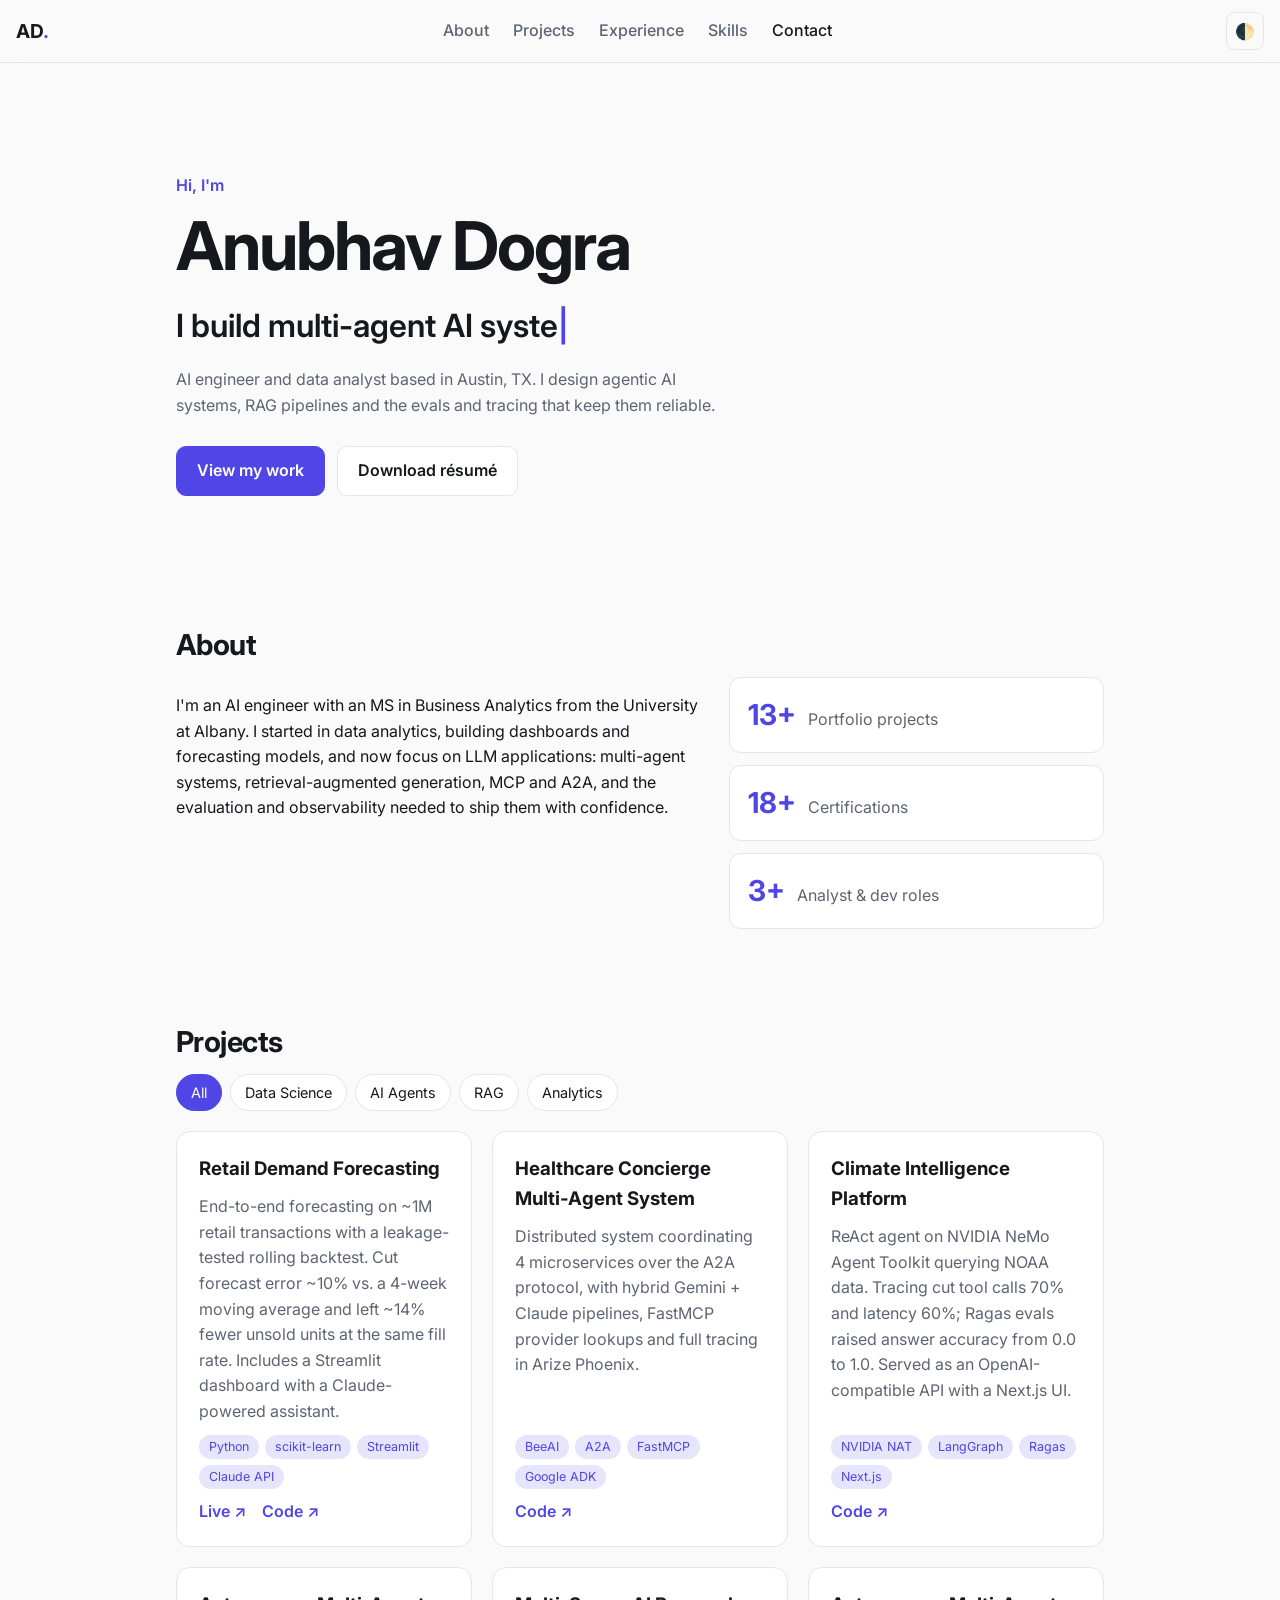
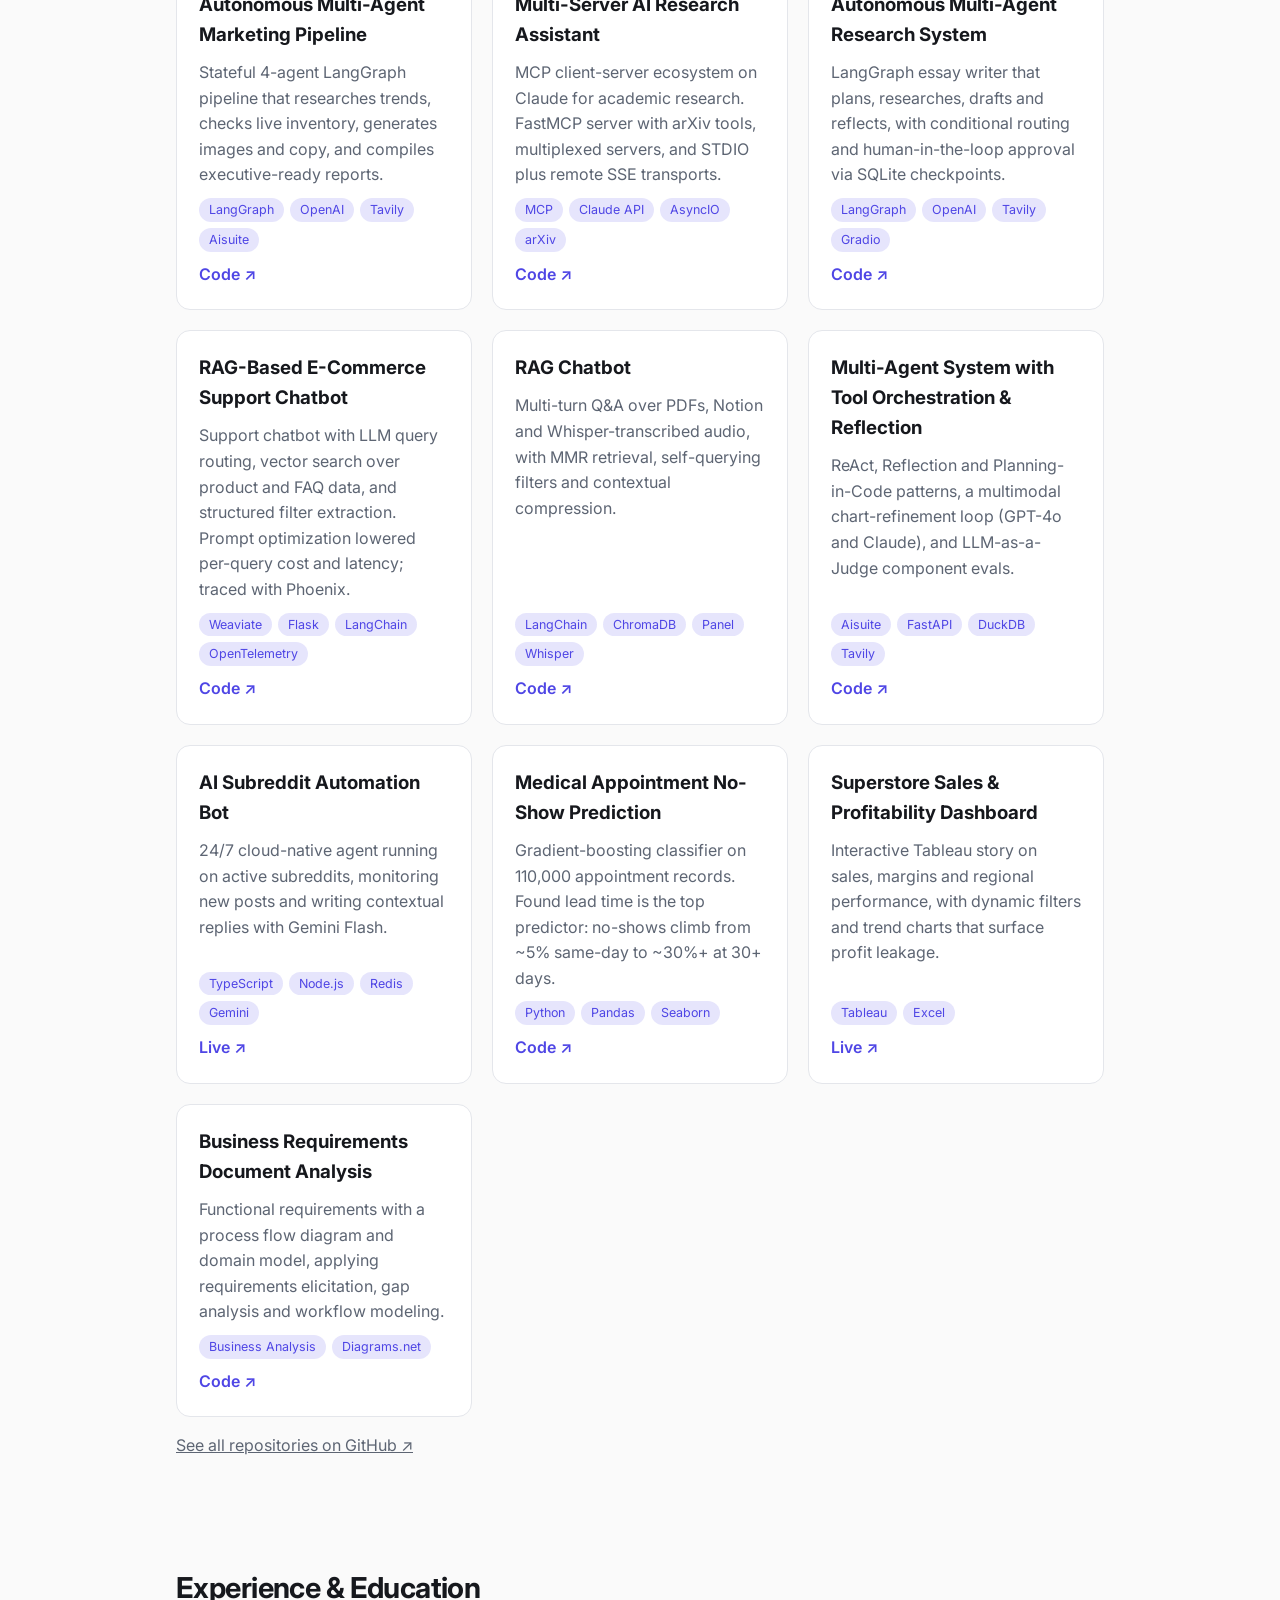
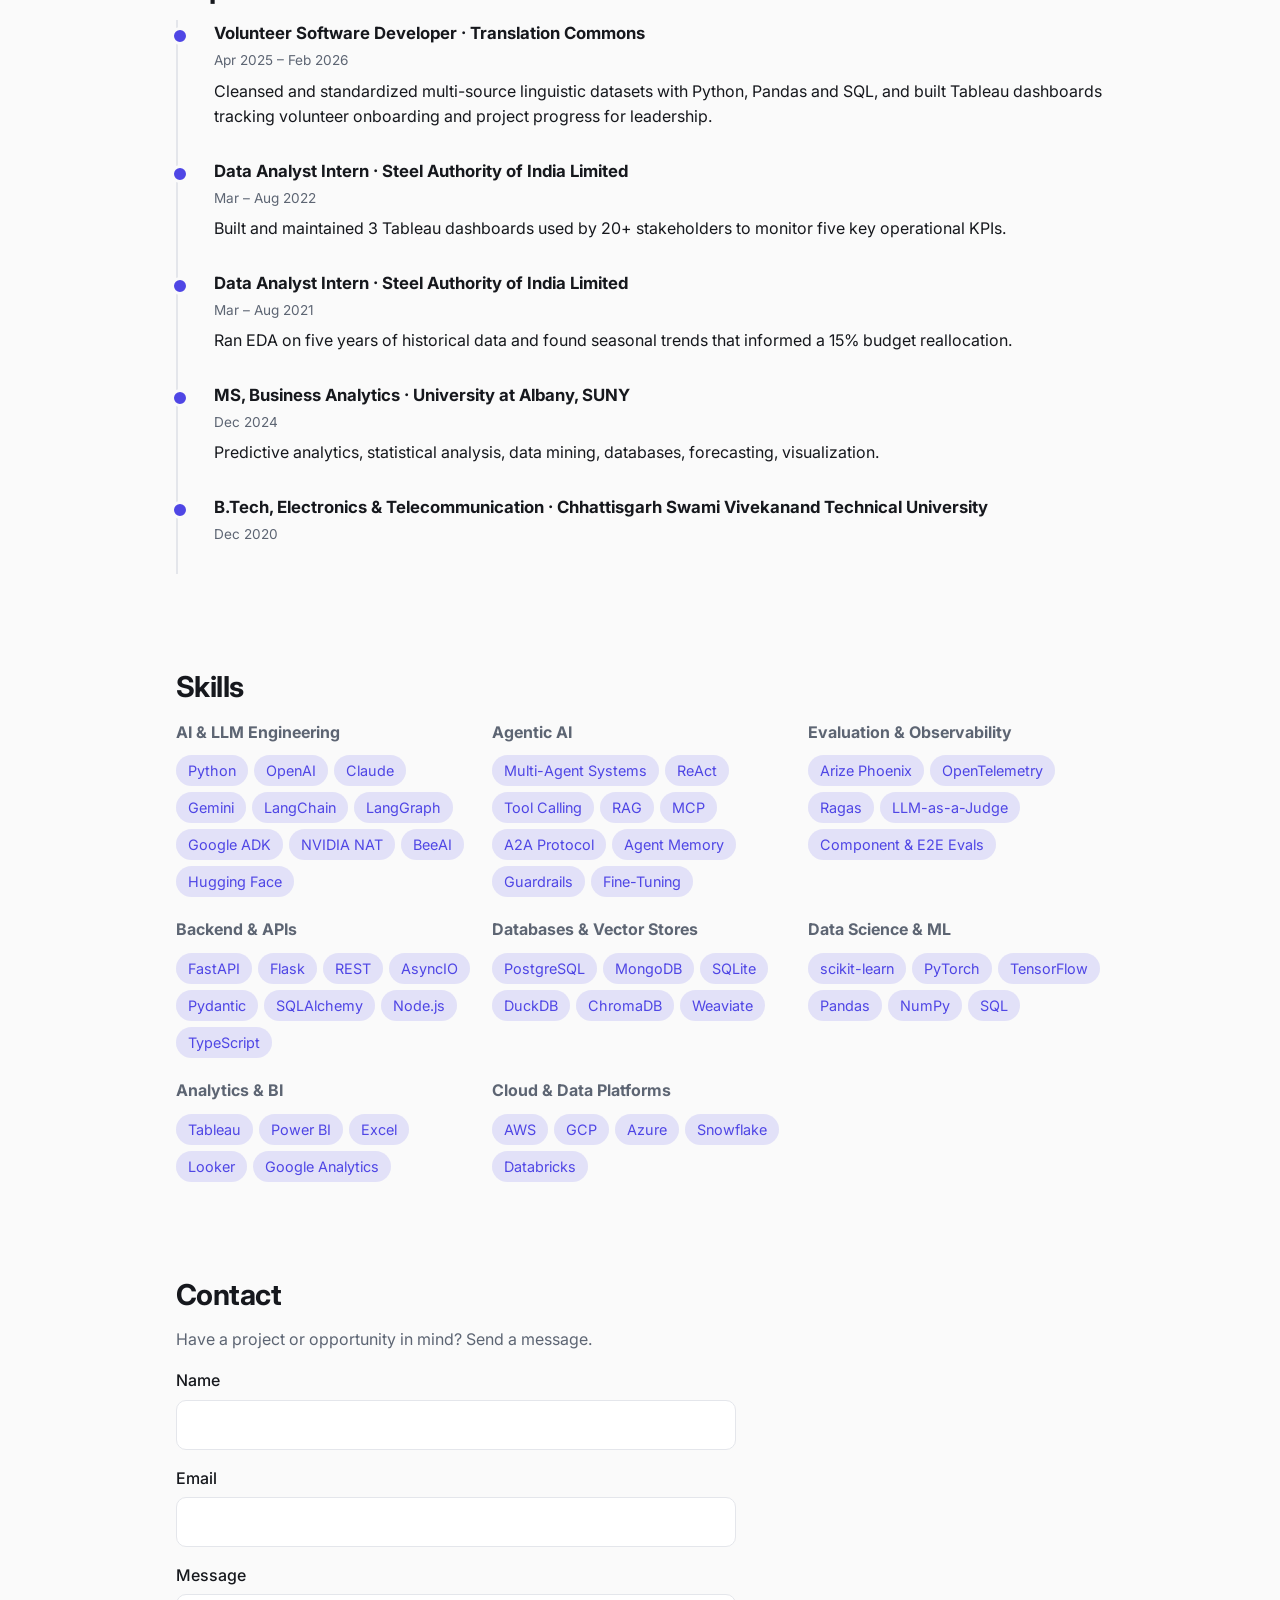
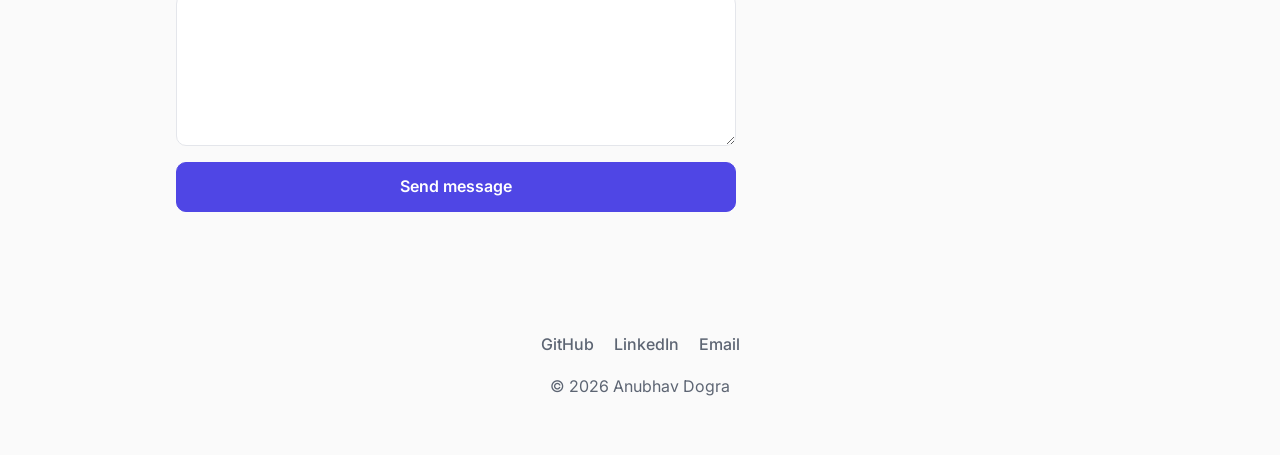
==== index.html @ 70f3e6ed "Portfolio site Co-Authored-By: Claude Sonnet 5.5 <noreply@anthropic.com>" ====
<!doctype html>
<html lang="en">
<head>
  <meta charset="utf-8">
  <meta name="viewport" content="width=device-width, initial-scale=1">
  <title>Anubhav Dogra — Portfolio</title>
  <meta name="description" content="Portfolio of Anubhav Dogra: projects, skills, experience and contact.">
  <meta property="og:title" content="Anubhav Dogra — Portfolio">
  <meta property="og:description" content="Projects, skills, experience and contact.">
  <meta property="og:type" content="website">
  <link rel="icon" href="data:image/svg+xml,<svg xmlns='http://www.w3.org/2000/svg' viewBox='0 0 100 100'><text y='.9em' font-size='90'>👨‍💻</text></svg>">
  <link rel="preconnect" href="https://fonts.googleapis.com">
  <link rel="preconnect" href="https://fonts.gstatic.com" crossorigin>
  <link href="https://fonts.googleapis.com/css2?family=Inter:wght@400;500;600;700&display=swap" rel="stylesheet">
  <link rel="stylesheet" href="styles.css">
  <script>
    // Apply saved theme before paint to avoid a flash
    try {
      var t = localStorage.getItem('theme');
      if (t) document.documentElement.dataset.theme = t;
    } catch (e) {}
  </script>
</head>
<body>
  <header class="nav" id="top">
    <a class="logo" href="#top">AD<span>.</span></a>
    <nav id="menu" aria-label="Main">
      <a href="#about">About</a>
      <a href="#projects">Projects</a>
      <a href="#experience">Experience</a>
      <a href="#skills">Skills</a>
      <a href="#contact">Contact</a>
    </nav>
    <div class="nav-actions">
      <button id="theme" class="icon-btn" aria-label="Toggle dark mode">🌓</button>
      <button id="burger" class="icon-btn burger" aria-label="Open menu" aria-expanded="false" aria-controls="menu">☰</button>
    </div>
  </header>

  <main>
    <section class="hero">
      <p class="eyebrow">Hi, I'm</p>
      <h1>Anubhav Dogra</h1>
      <p class="lead">I build <span id="typed" aria-live="off"></span><span class="caret">|</span></p>
      <p class="sub">AI engineer and data analyst based in Austin, TX. I design agentic AI systems, RAG pipelines and the evals and tracing that keep them reliable.</p>
      <div class="cta">
        <a class="btn primary" href="#projects">View my work</a>
        <a class="btn" href="resume.pdf" download>Download résumé</a>
      </div>
    </section>

    <section id="about" class="reveal">
      <h2>About</h2>
      <div class="about">
        <p>I'm an AI engineer with an MS in Business Analytics from the University at Albany. I started in data analytics, building dashboards and forecasting models, and now focus on LLM applications: multi-agent systems, retrieval-augmented generation, MCP and A2A, and the evaluation and observability needed to ship them with confidence.</p>
        <ul class="stats">
          <li><strong data-count="13">0</strong><span>Portfolio projects</span></li>
          <li><strong data-count="18">0</strong><span>Certifications</span></li>
          <li><strong data-count="3">0</strong><span>Analyst &amp; dev roles</span></li>
        </ul>
      </div>
    </section>

    <section id="projects" class="reveal">
      <h2>Projects</h2>
      <div class="filters" id="filters" role="group" aria-label="Filter projects"></div>
      <div class="grid" id="projectGrid"></div>
      <p class="muted"><a href="https://github.com/anubhavdogra1?tab=repositories" target="_blank" rel="noopener">See all repositories on GitHub ↗</a></p>
    </section>

    <section id="experience" class="reveal">
      <h2>Experience &amp; Education</h2>
      <ol class="timeline" id="timeline"></ol>
    </section>

    <section id="skills" class="reveal">
      <h2>Skills</h2>
      <div class="skills" id="skillList"></div>
    </section>

    <section id="contact" class="reveal">
      <h2>Contact</h2>
      <p class="muted">Have a project or opportunity in mind? Send a message.</p>
      <form id="contactForm" class="form" novalidate>
        <!-- Web3Forms access key goes here (see README). Free, no backend needed. -->
        <input type="hidden" name="access_key" value="YOUR_WEB3FORMS_ACCESS_KEY">
        <input type="hidden" name="subject" value="New message from your portfolio">
        <input type="checkbox" name="botcheck" class="hp" tabindex="-1" autocomplete="off">
        <label>Name <input name="name" required autocomplete="name"></label>
        <label>Email <input name="email" type="email" required autocomplete="email"></label>
        <label>Message <textarea name="message" rows="5" required></textarea></label>
        <button class="btn primary" type="submit">Send message</button>
        <p id="formStatus" role="status"></p>
      </form>
    </section>
  </main>

  <footer>
    <div class="social">
      <a href="https://github.com/anubhavdogra1" target="_blank" rel="noopener">GitHub</a>
      <a href="https://www.linkedin.com/in/anubhav-dogra" target="_blank" rel="noopener">LinkedIn</a>
      <a href="mailto:anubhavdogra7@gmail.com">Email</a>
    </div>
    <p>© <span id="year"></span> Anubhav Dogra</p>
  </footer>

  <button id="toTop" class="to-top" aria-label="Back to top" hidden>↑</button>
  <script src="data.js"></script>
  <script src="script.js"></script>
</body>
</html>
---- styles.css ----
:root {
  --bg: #fafafa; --surface: #fff; --text: #16181d; --muted: #5d6573;
  --border: #e4e6eb; --accent: #4f46e5; --accent-text: #fff;
  --shadow: 0 6px 24px rgba(0,0,0,.07);
}
@media (prefers-color-scheme: dark) {
  :root:not([data-theme="light"]) {
    --bg: #0e1015; --surface: #171a21; --text: #eceef3; --muted: #9aa3b2;
    --border: #272b35; --accent: #8b87ff; --accent-text: #0e1015;
    --shadow: 0 6px 24px rgba(0,0,0,.4);
  }
}
:root[data-theme="dark"] {
  --bg: #0e1015; --surface: #171a21; --text: #eceef3; --muted: #9aa3b2;
  --border: #272b35; --accent: #8b87ff; --accent-text: #0e1015;
  --shadow: 0 6px 24px rgba(0,0,0,.4);
}

* { box-sizing: border-box; }
html { scroll-behavior: smooth; scroll-padding-top: 72px; }
body {
  margin: 0; background: var(--bg); color: var(--text);
  font: 16px/1.6 Inter, system-ui, -apple-system, sans-serif;
}
a { color: inherit; }
main, footer { max-width: 960px; margin: 0 auto; padding: 0 16px; }
section { padding: 72px 0 24px; }
h1, h2 { line-height: 1.15; margin: 0 0 16px; }
h1 { font-size: clamp(2.4rem, 7vw, 4.2rem); letter-spacing: -.03em; }
h2 { font-size: 1.8rem; letter-spacing: -.02em; }
.muted { color: var(--muted); }

.nav {
  position: sticky; top: 0; z-index: 10; display: flex; align-items: center;
  justify-content: space-between; padding: 12px 16px;
  background: color-mix(in srgb, var(--bg) 85%, transparent);
  backdrop-filter: blur(10px); border-bottom: 1px solid var(--border);
}
.logo { font-weight: 700; font-size: 1.2rem; text-decoration: none; }
.logo span { color: var(--accent); }
.nav nav { display: flex; gap: 24px; }
.nav nav a { text-decoration: none; color: var(--muted); font-weight: 500; }
.nav nav a:hover, .nav nav a.active { color: var(--text); }
.nav-actions { display: flex; gap: 8px; }
.icon-btn {
  background: none; border: 1px solid var(--border); color: var(--text);
  border-radius: 8px; width: 38px; height: 38px; font-size: 1rem; cursor: pointer;
}
.burger { display: none; }

.hero { padding: 110px 0 60px; }
.eyebrow { color: var(--accent); font-weight: 600; margin: 0 0 8px; }
.lead { font-size: clamp(1.3rem, 3.5vw, 2rem); margin: 8px 0; font-weight: 600; }
.caret { color: var(--accent); animation: blink 1s steps(1) infinite; }
@keyframes blink { 50% { opacity: 0; } }
.sub { color: var(--muted); max-width: 540px; }
.cta { display: flex; gap: 12px; flex-wrap: wrap; margin-top: 28px; }

.btn {
  display: inline-block; padding: 11px 20px; border-radius: 10px; cursor: pointer;
  border: 1px solid var(--border); background: var(--surface); color: var(--text);
  font: inherit; font-weight: 600; text-decoration: none; transition: transform .15s, box-shadow .15s;
}
.btn:hover { transform: translateY(-2px); box-shadow: var(--shadow); }
.btn.primary { background: var(--accent); color: var(--accent-text); border-color: var(--accent); }

.about { display: grid; gap: 28px; grid-template-columns: 1.4fr 1fr; align-items: start; }
.stats { list-style: none; margin: 0; padding: 0; display: grid; gap: 12px; }
.stats li {
  background: var(--surface); border: 1px solid var(--border); border-radius: 12px;
  padding: 14px 18px; display: flex; align-items: baseline; gap: 12px;
}
.stats strong { font-size: 1.8rem; color: var(--accent); }
.stats span { color: var(--muted); }

.filters { display: flex; gap: 8px; flex-wrap: wrap; margin-bottom: 20px; }
.chip {
  border: 1px solid var(--border); background: var(--surface); color: var(--text);
  padding: 6px 14px; border-radius: 999px; cursor: pointer; font: inherit; font-size: .9rem;
}
.chip[aria-pressed="true"] { background: var(--accent); color: var(--accent-text); border-color: var(--accent); }
.grid { display: grid; gap: 20px; grid-template-columns: repeat(auto-fill, minmax(270px, 1fr)); }
.card {
  background: var(--surface); border: 1px solid var(--border); border-radius: 14px;
  padding: 22px; display: flex; flex-direction: column; gap: 10px;
  transition: transform .2s, box-shadow .2s;
}
.card:hover { transform: translateY(-4px); box-shadow: var(--shadow); }
.card h3 { margin: 0; }
.card p { margin: 0; color: var(--muted); flex: 1; }
.tags { display: flex; gap: 6px; flex-wrap: wrap; }
.tags span { font-size: .78rem; padding: 2px 10px; border-radius: 999px; background: color-mix(in srgb, var(--accent) 14%, transparent); color: var(--accent); }
.links { display: flex; gap: 16px; font-weight: 600; }
.links a { color: var(--accent); text-decoration: none; }
.links a:hover { text-decoration: underline; }

.timeline { list-style: none; margin: 0; padding: 0 0 0 20px; border-left: 2px solid var(--border); }
.timeline li { position: relative; padding: 0 0 28px 16px; }
.timeline li::before {
  content: ""; position: absolute; left: -27px; top: 7px; width: 12px; height: 12px;
  border-radius: 50%; background: var(--accent); border: 3px solid var(--bg);
}
.timeline h3 { margin: 0; font-size: 1.05rem; }
.timeline .when { color: var(--muted); font-size: .85rem; }
.timeline p { margin: 6px 0 0; }

.skills { display: grid; gap: 20px; grid-template-columns: repeat(auto-fit, minmax(240px, 1fr)); }
.skills h3 { margin: 0 0 10px; font-size: 1rem; color: var(--muted); }
.skills .tags span { font-size: .9rem; padding: 4px 12px; }

.form { display: grid; gap: 16px; max-width: 560px; }
.form label { display: grid; gap: 6px; font-weight: 500; }
.form input, .form textarea {
  font: inherit; padding: 11px 12px; border-radius: 10px; color: var(--text);
  border: 1px solid var(--border); background: var(--surface);
}
.form input:focus, .form textarea:focus, .btn:focus-visible, .chip:focus-visible, .icon-btn:focus-visible {
  outline: 2px solid var(--accent); outline-offset: 2px;
}
.hp { position: absolute; left: -9999px; }
#formStatus { margin: 0; min-height: 1.5em; }
#formStatus.ok { color: #16a34a; } #formStatus.err { color: #dc2626; }

footer { text-align: center; padding: 56px 16px 40px; color: var(--muted); }
.social { display: flex; gap: 20px; justify-content: center; margin-bottom: 8px; }
.social a { text-decoration: none; font-weight: 500; }
.social a:hover { color: var(--accent); }

.to-top {
  position: fixed; right: 18px; bottom: 18px; width: 44px; height: 44px; border-radius: 50%;
  border: none; background: var(--accent); color: var(--accent-text); font-size: 1.2rem; cursor: pointer; box-shadow: var(--shadow);
}

.reveal { opacity: 0; transform: translateY(24px); transition: opacity .6s, transform .6s; }
.reveal.in { opacity: 1; transform: none; }
@media (prefers-reduced-motion: reduce) {
  html { scroll-behavior: auto; }
  .reveal { opacity: 1; transform: none; transition: none; }
  .caret { animation: none; }
}

@media (max-width: 720px) {
  .burger { display: inline-block; }
  .nav nav {
    display: none; position: absolute; top: 100%; left: 0; right: 0; flex-direction: column;
    gap: 0; background: var(--bg); border-bottom: 1px solid var(--border);
  }
  .nav nav.open { display: flex; }
  .nav nav a { padding: 14px 16px; border-top: 1px solid var(--border); }
  .about { grid-template-columns: 1fr; }
  .hero { padding-top: 70px; }
}
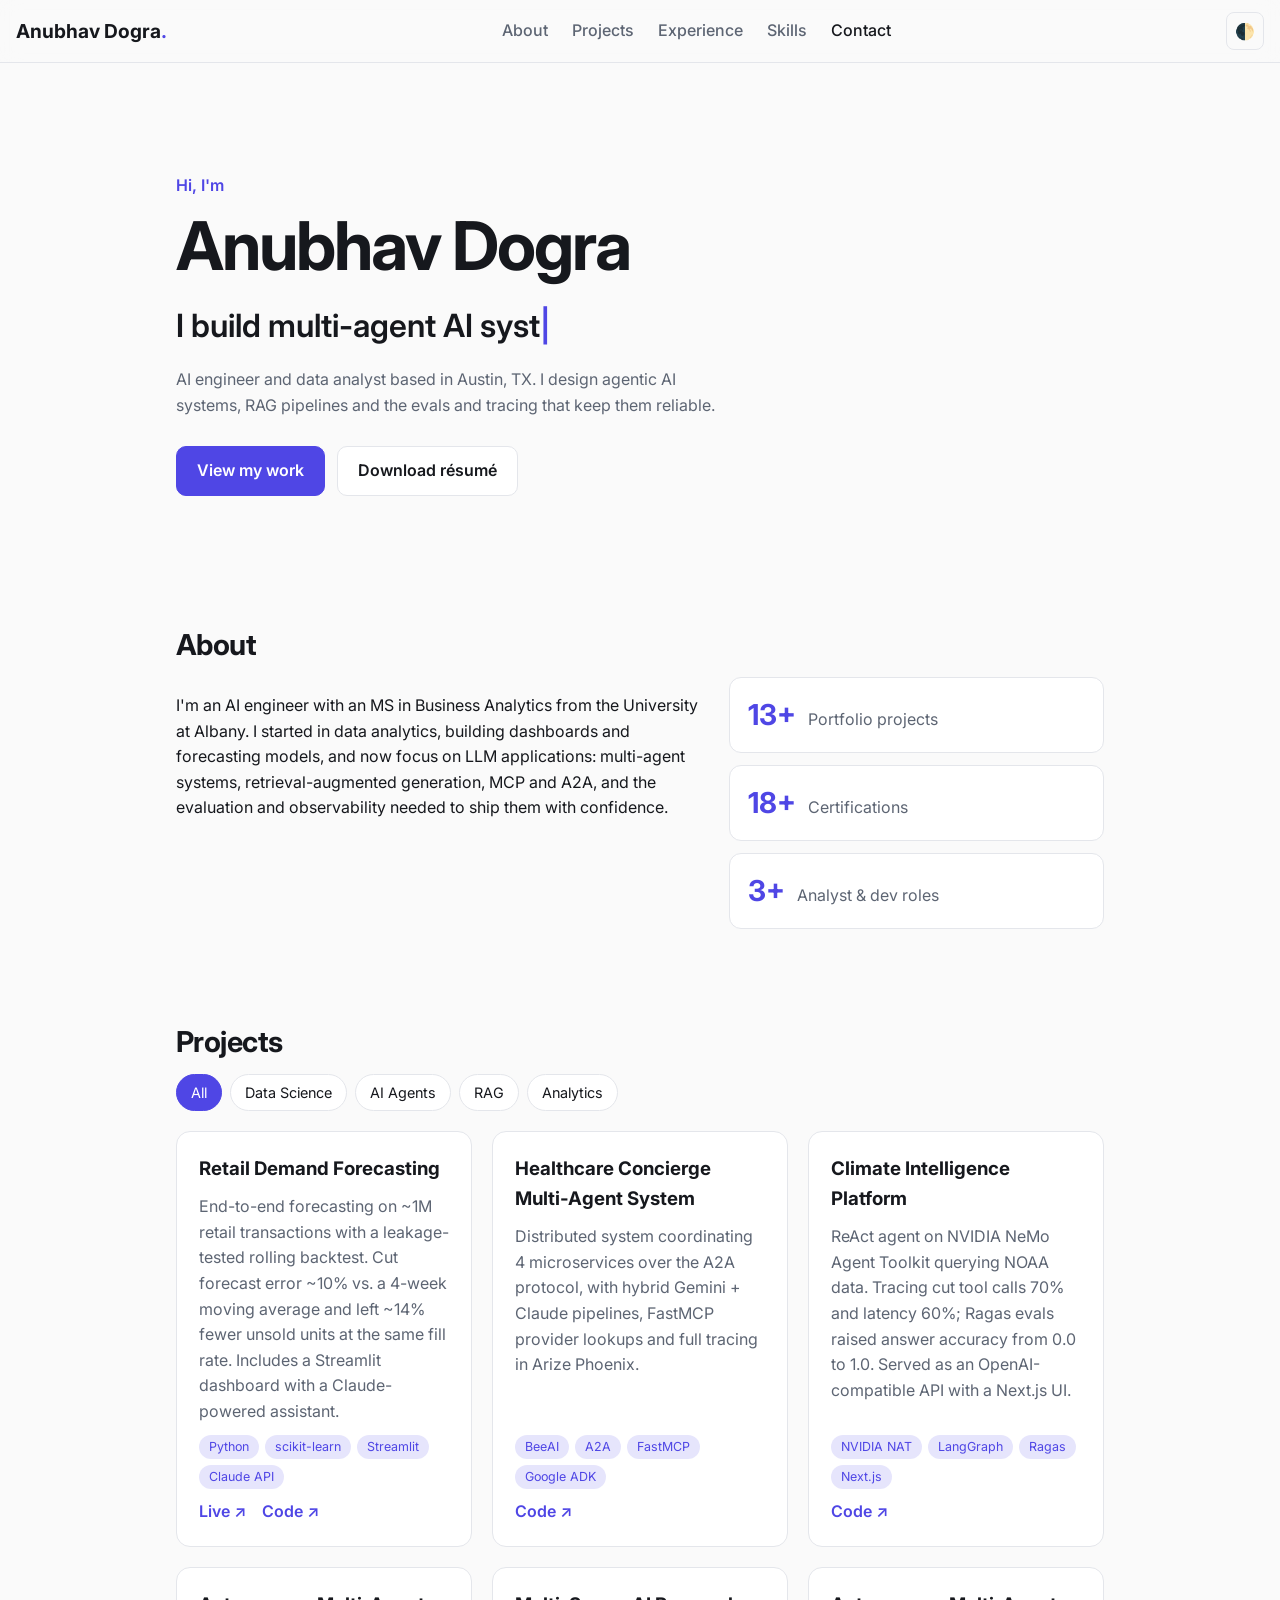
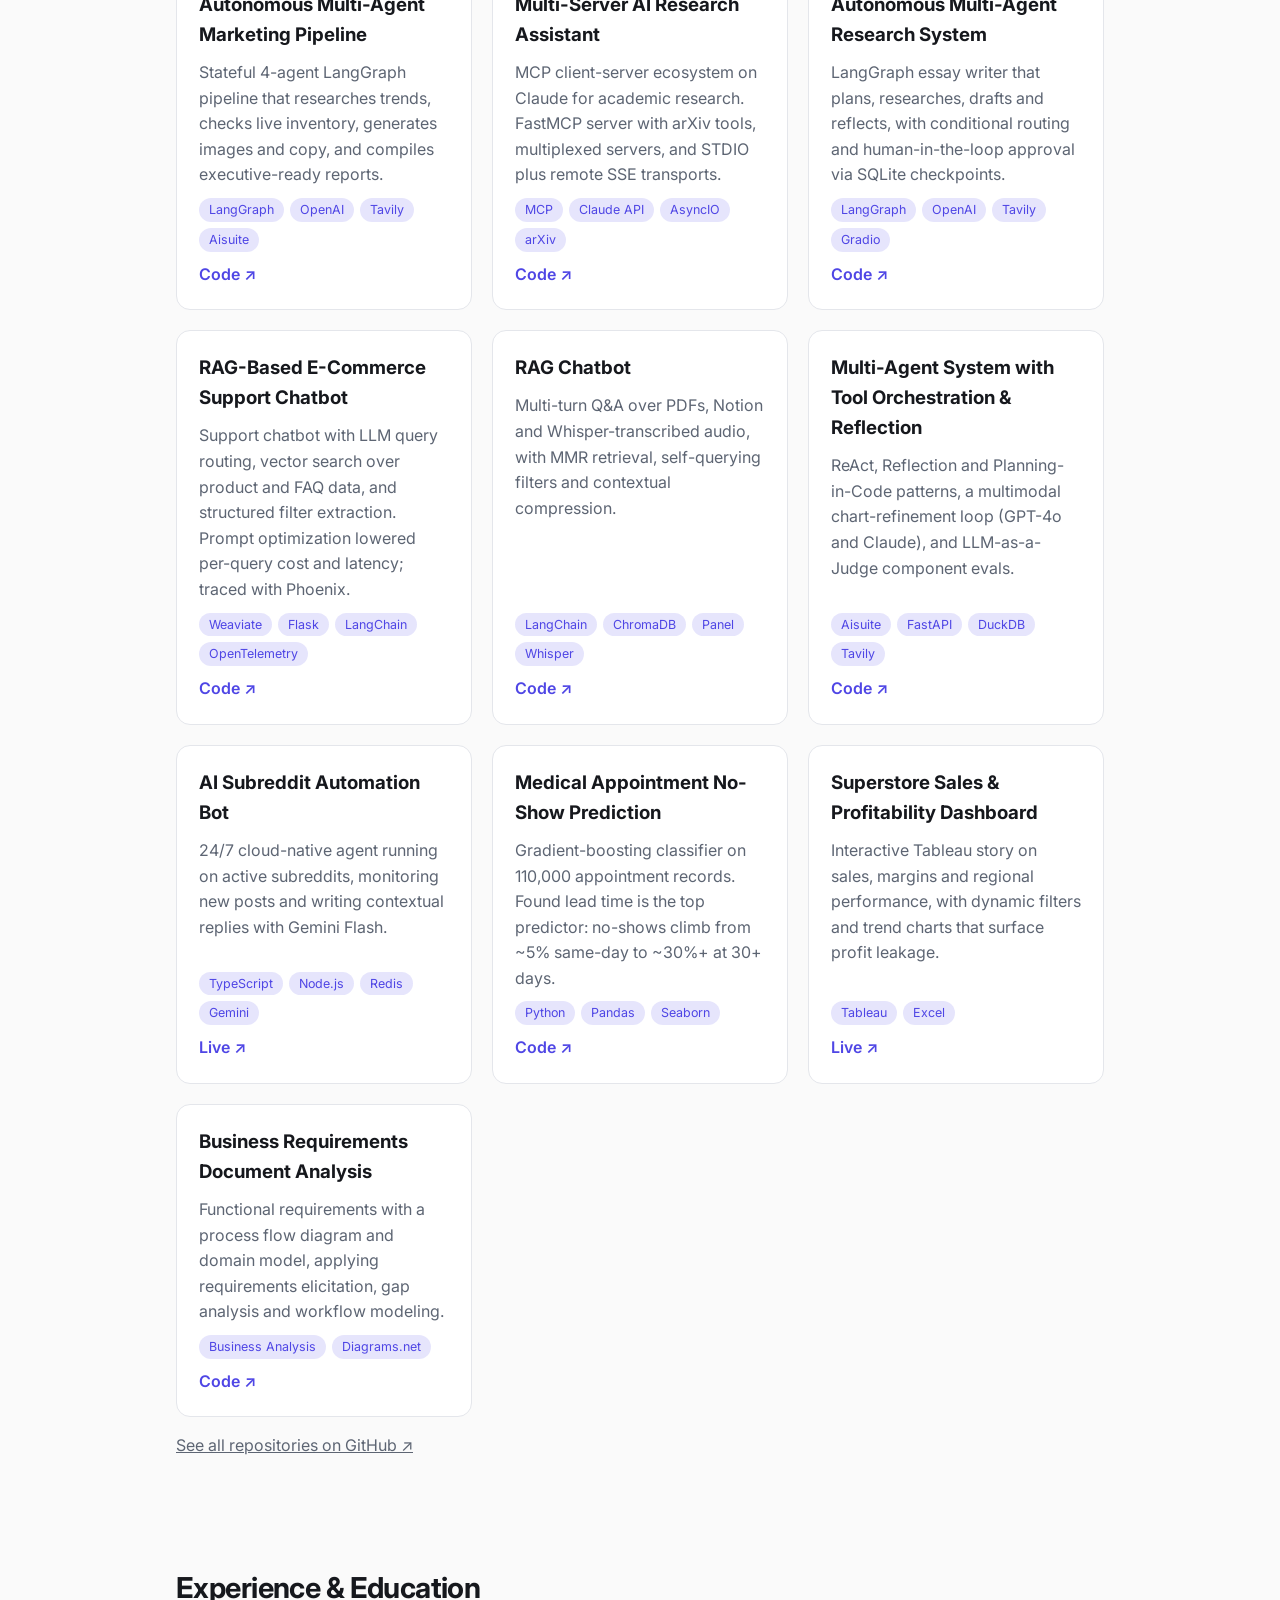
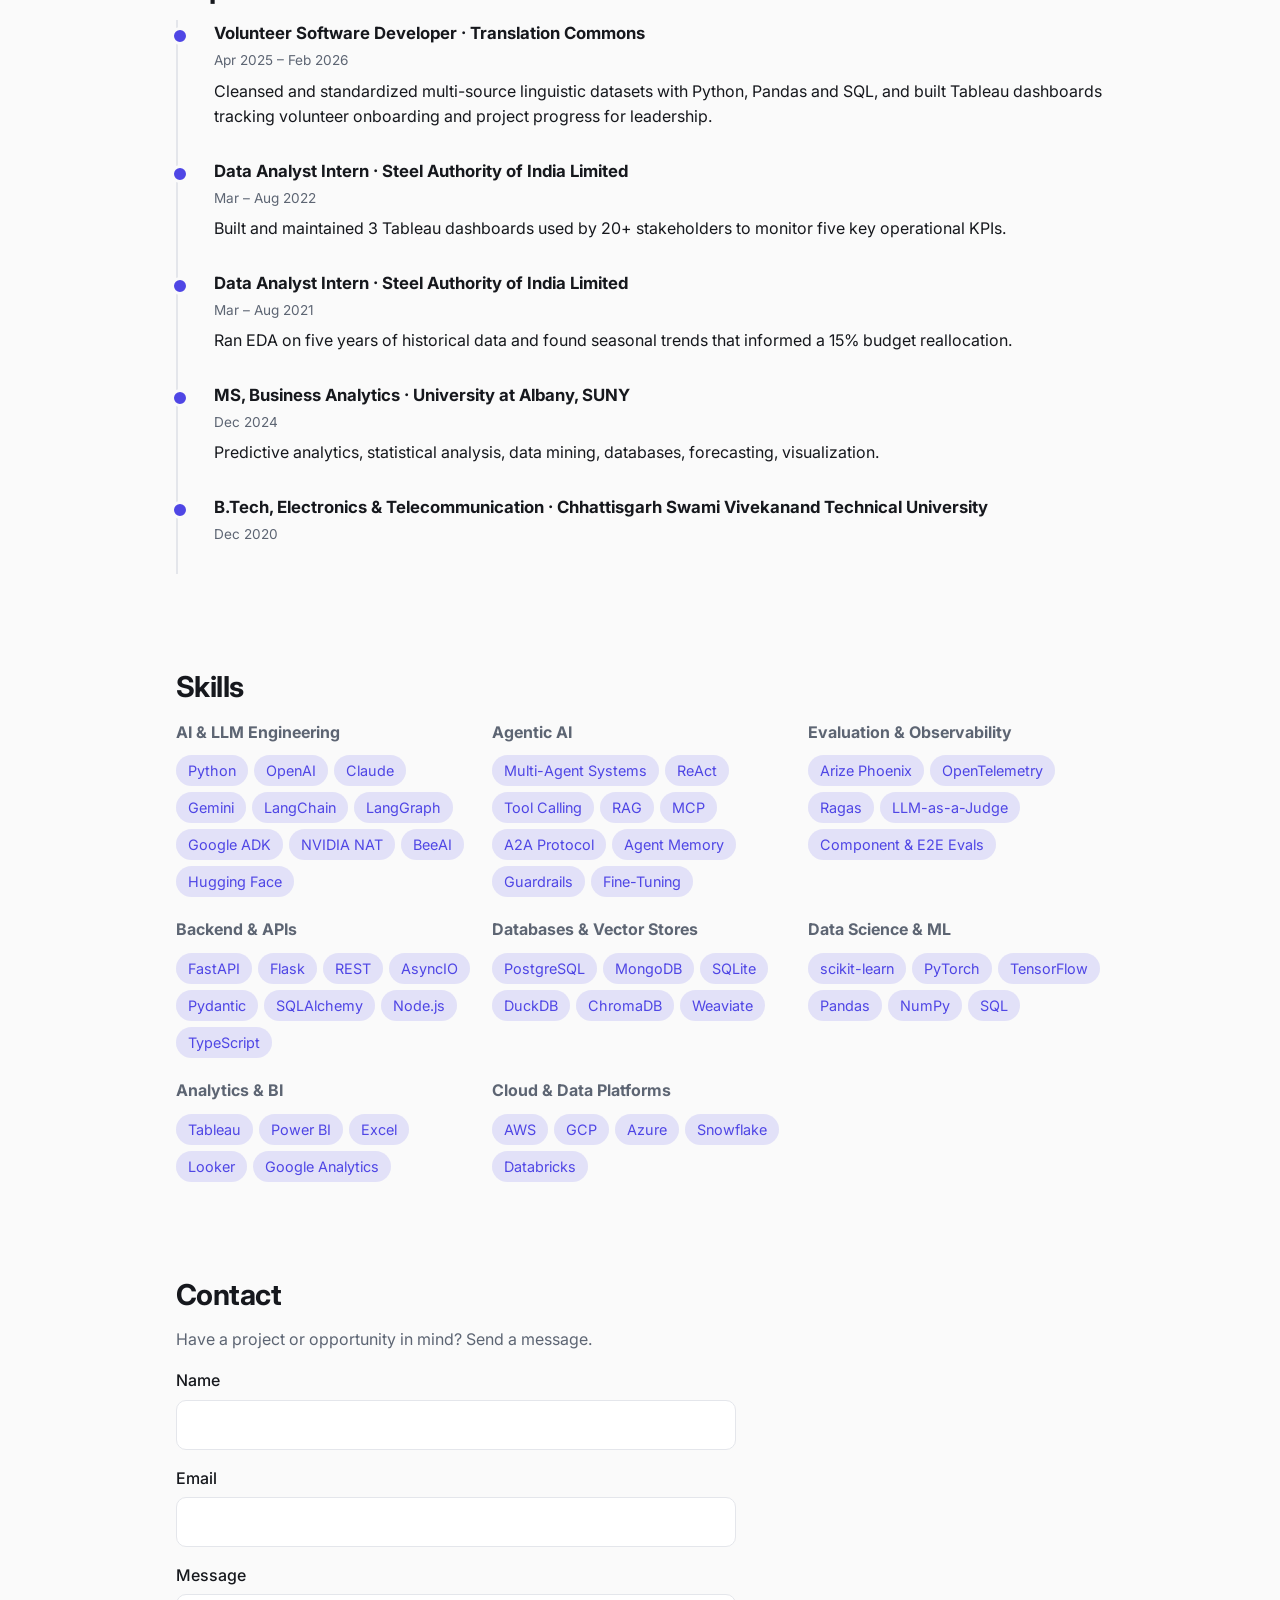
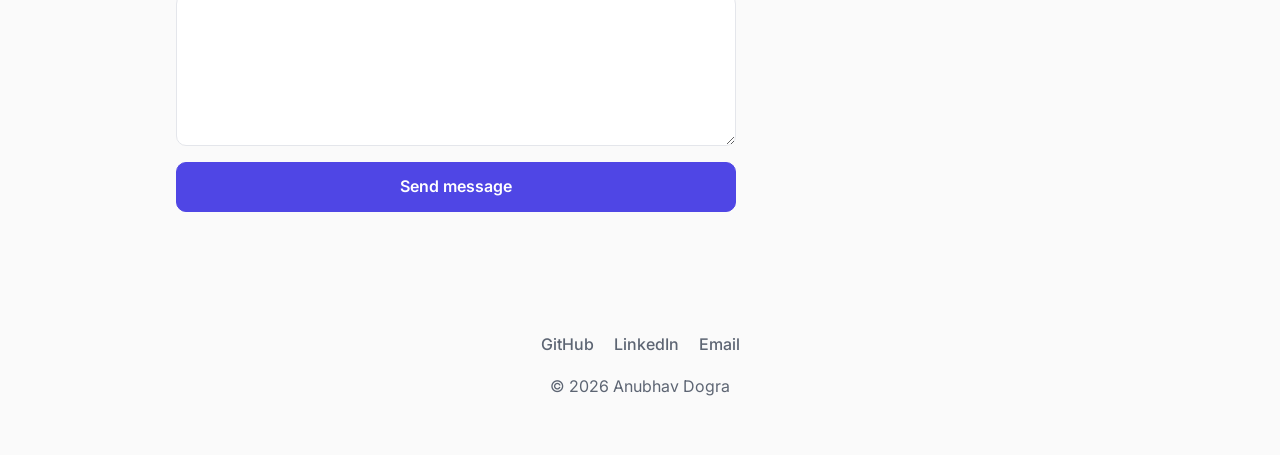
==== commit df7c0b08: "Use full name in header Co-Authored-By: Claude Sonnet 5.5 <noreply@anthropic.com>" ====
--- a/index.html
+++ b/index.html
@@ -23,7 +23,7 @@
 </head>
 <body>
   <header class="nav" id="top">
-    <a class="logo" href="#top">AD<span>.</span></a>
+    <a class="logo" href="#top">Anubhav Dogra<span>.</span></a>
     <nav id="menu" aria-label="Main">
       <a href="#about">About</a>
       <a href="#projects">Projects</a>
@@ -83,7 +83,7 @@
       <p class="muted">Have a project or opportunity in mind? Send a message.</p>
       <form id="contactForm" class="form" novalidate>
         <!-- Web3Forms access key goes here (see README). Free, no backend needed. -->
-        <input type="hidden" name="access_key" value="YOUR_WEB3FORMS_ACCESS_KEY">
+        <input type="hidden" name="access_key" value="73dec68b-5919-41ad-896c-5f3ded1a89e3">
         <input type="hidden" name="subject" value="New message from your portfolio">
         <input type="checkbox" name="botcheck" class="hp" tabindex="-1" autocomplete="off">
         <label>Name <input name="name" required autocomplete="name"></label>
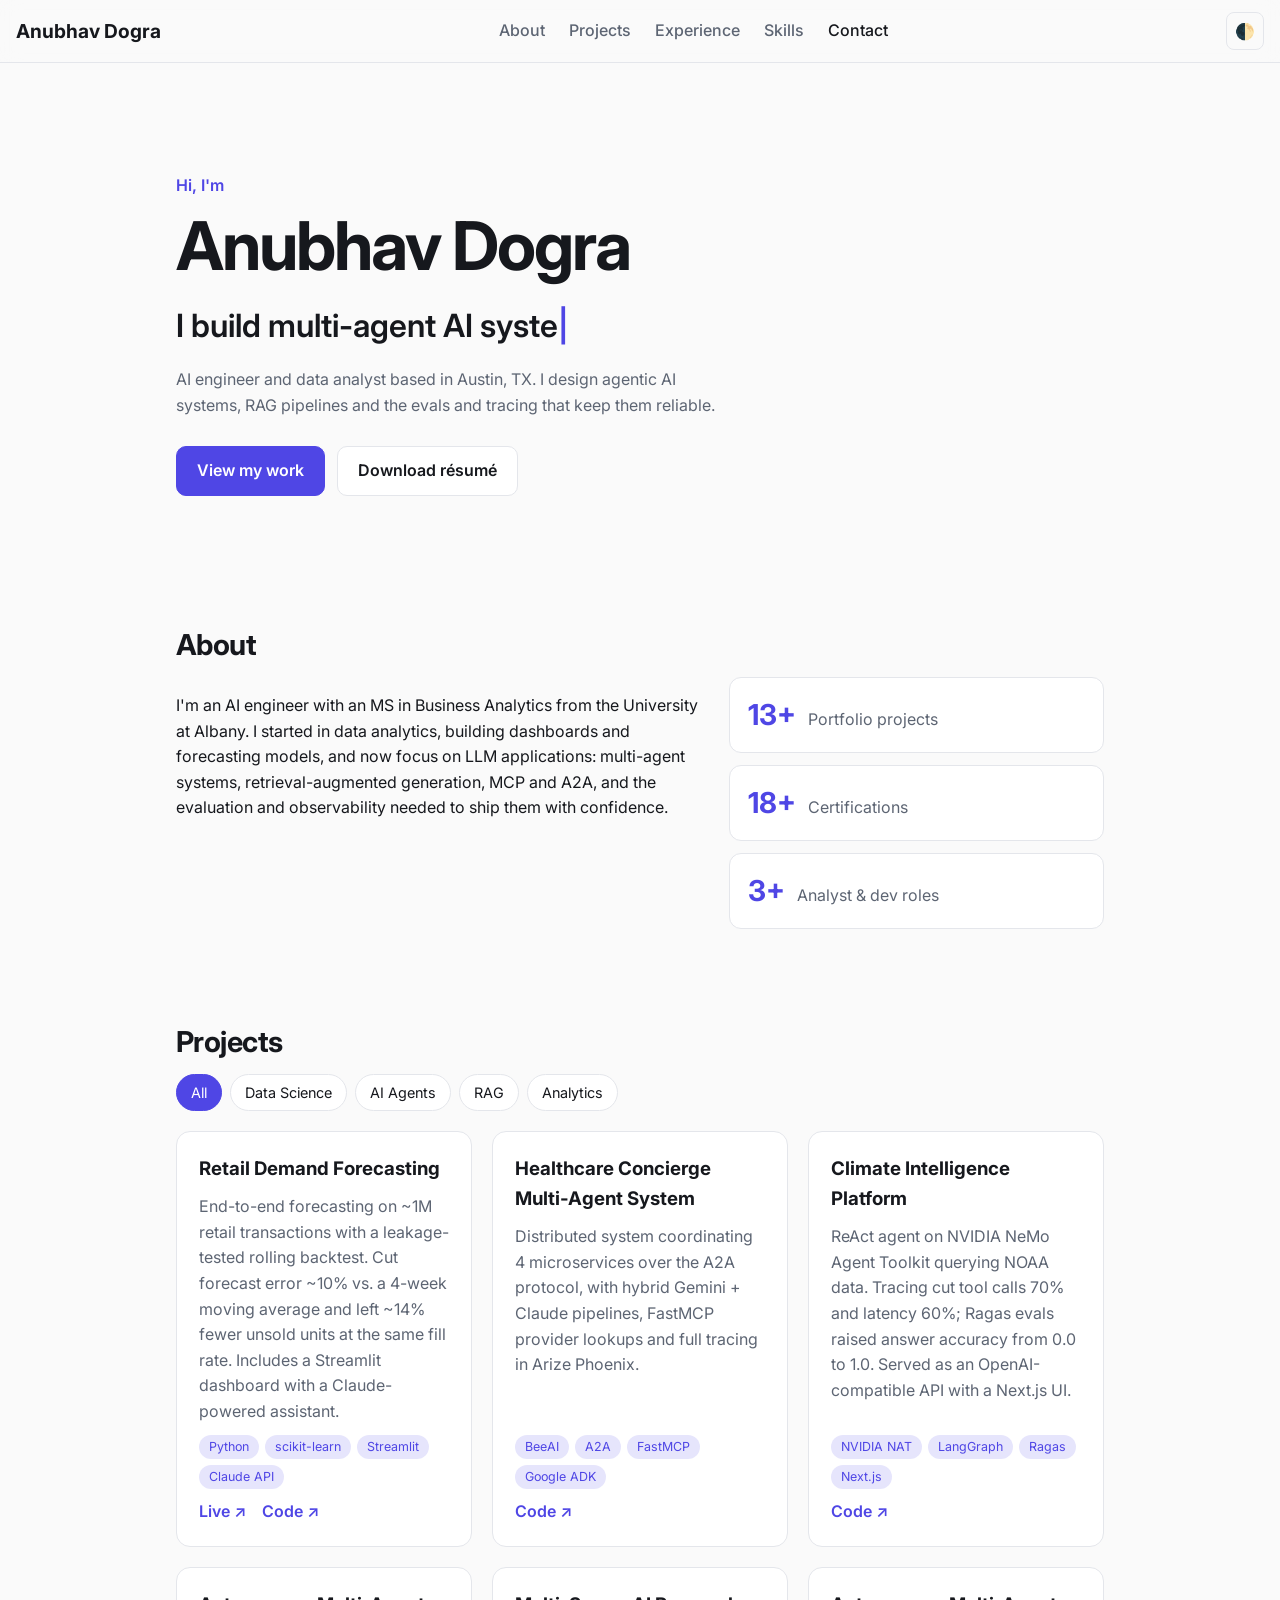
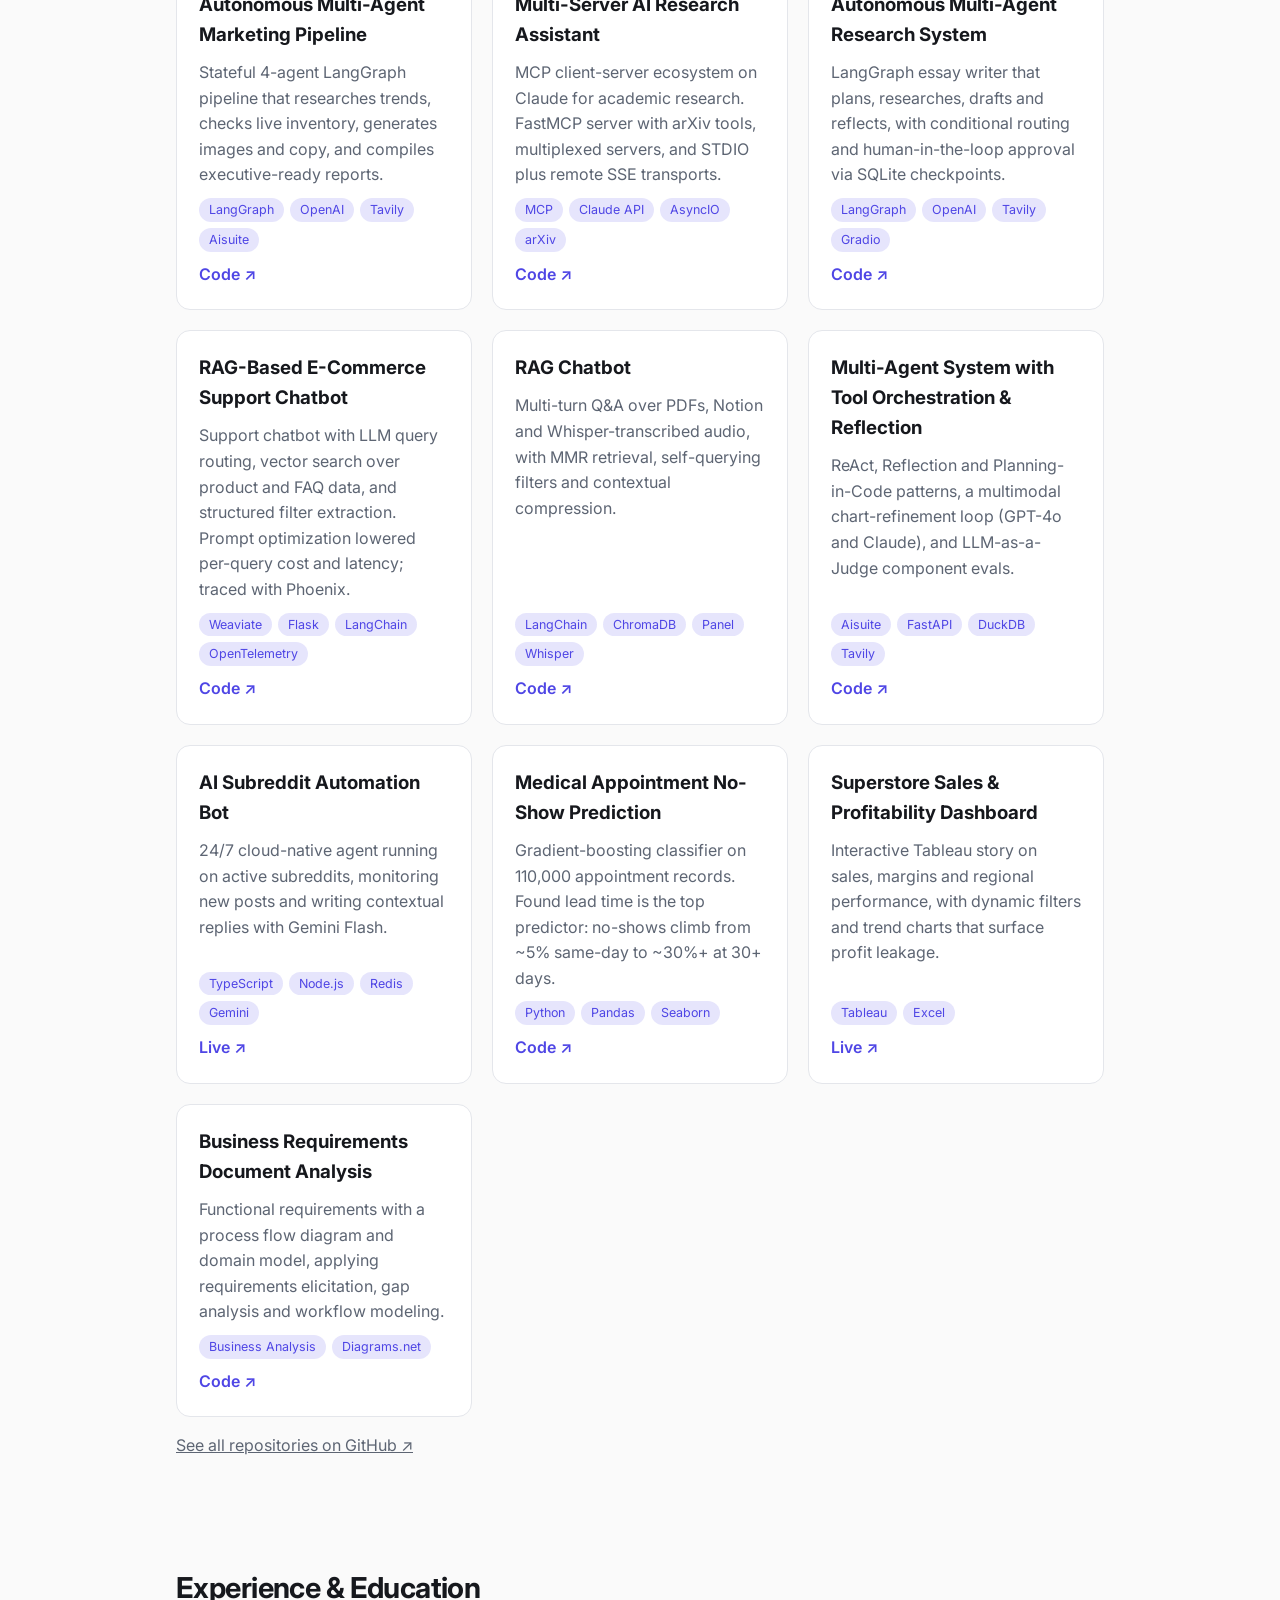
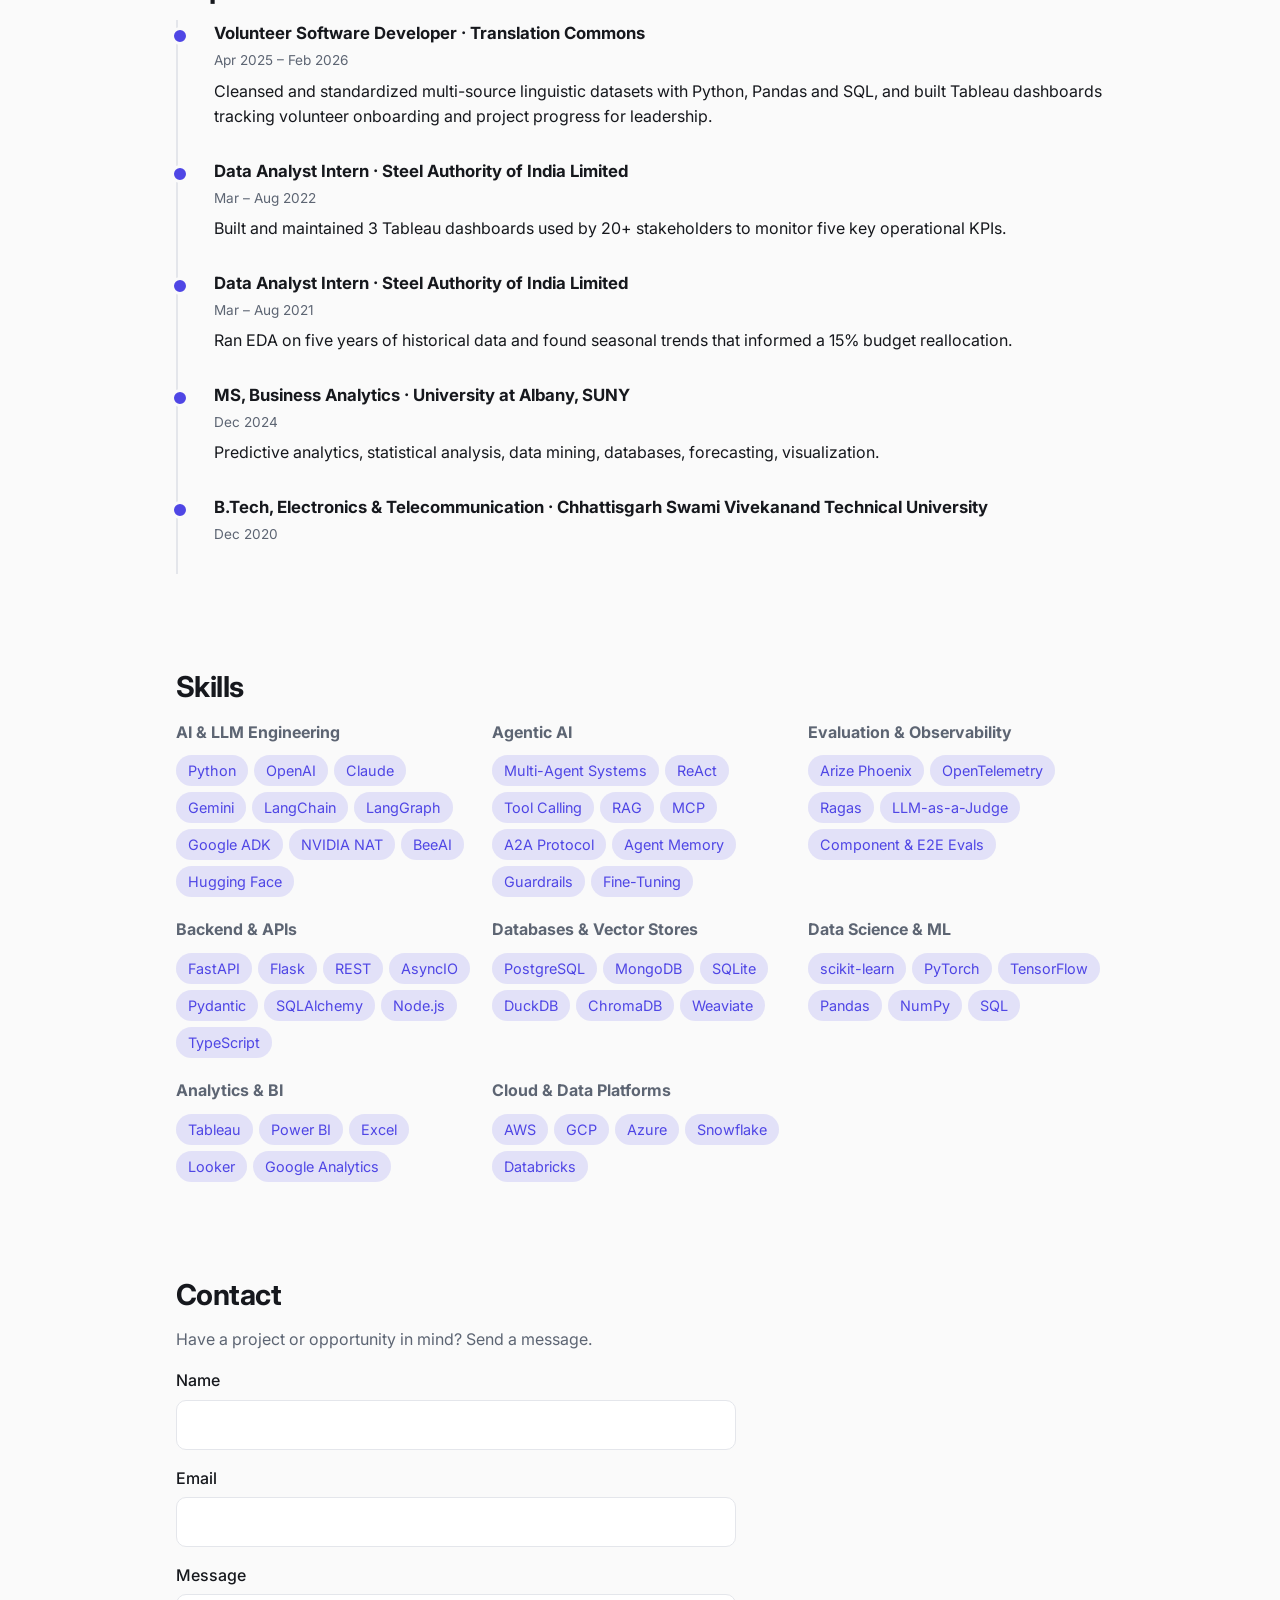
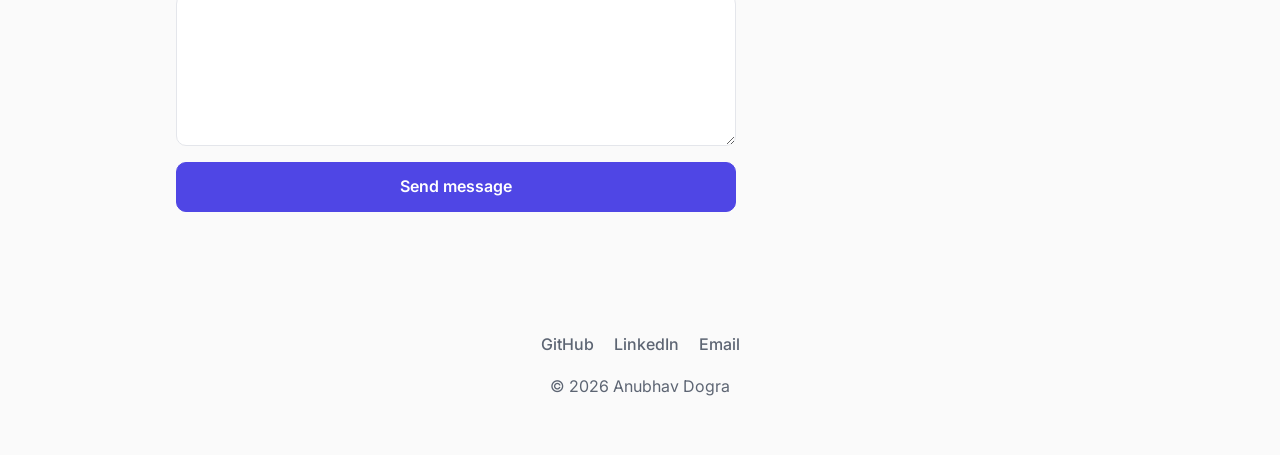
==== commit 7b567f9e: "Remove dot from header logo Co-Authored-By: Claude Sonnet 5.5 <noreply@anthropic.com>" ====
--- a/index.html
+++ b/index.html
@@ -23,7 +23,7 @@
 </head>
 <body>
   <header class="nav" id="top">
-    <a class="logo" href="#top">Anubhav Dogra<span>.</span></a>
+    <a class="logo" href="#top">Anubhav Dogra</a>
     <nav id="menu" aria-label="Main">
       <a href="#about">About</a>
       <a href="#projects">Projects</a>
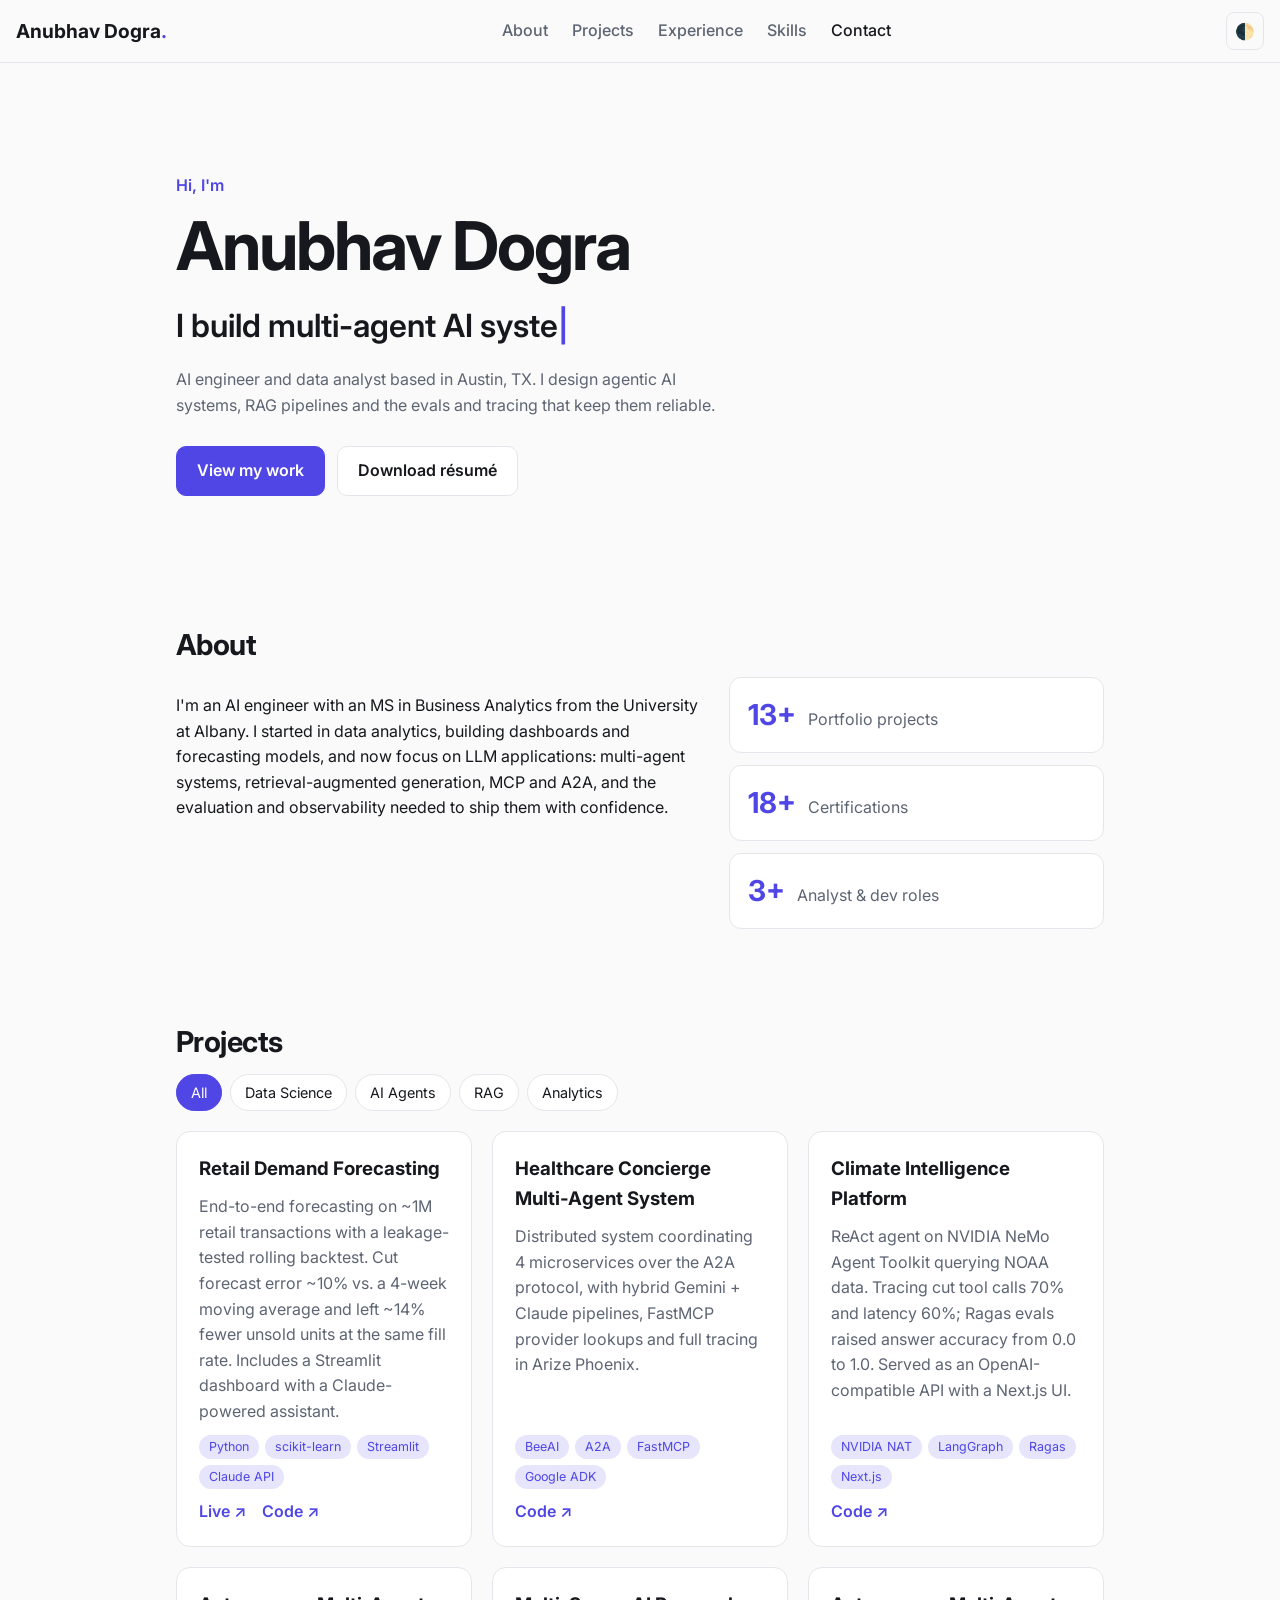
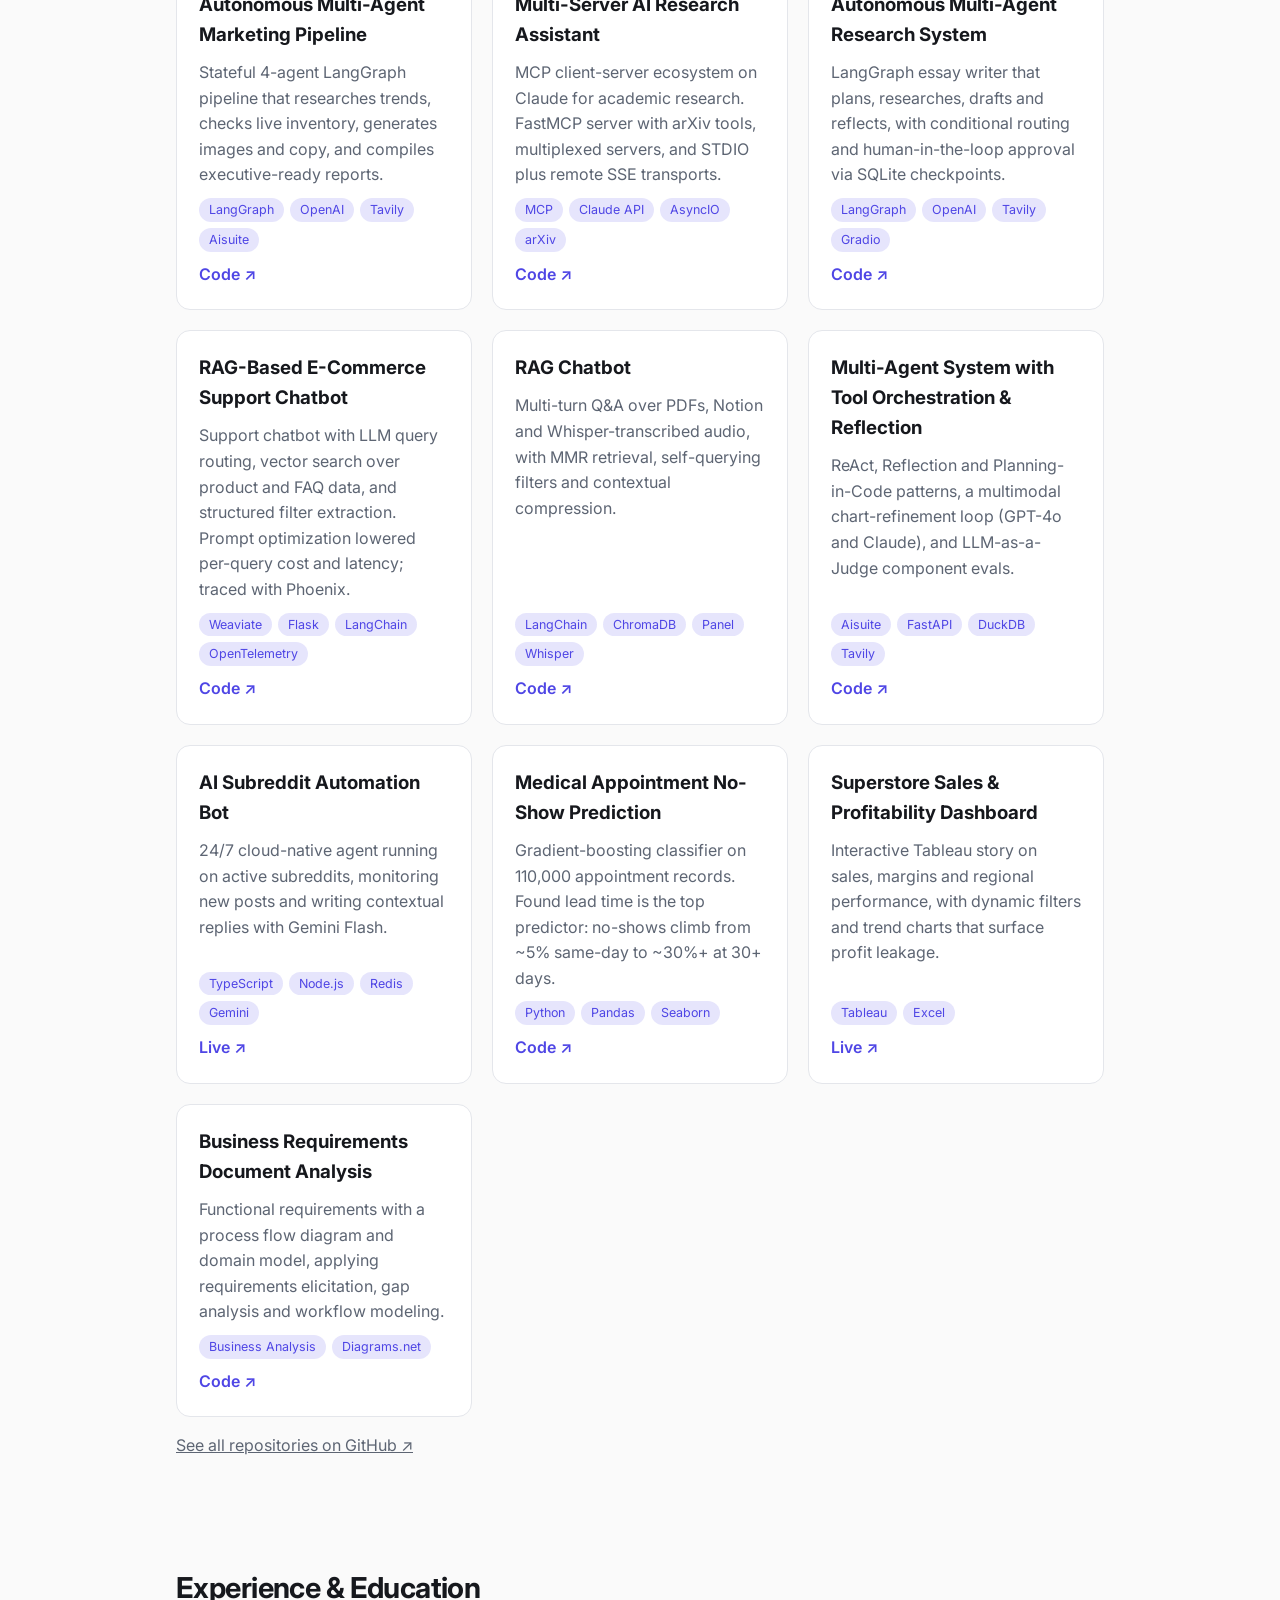
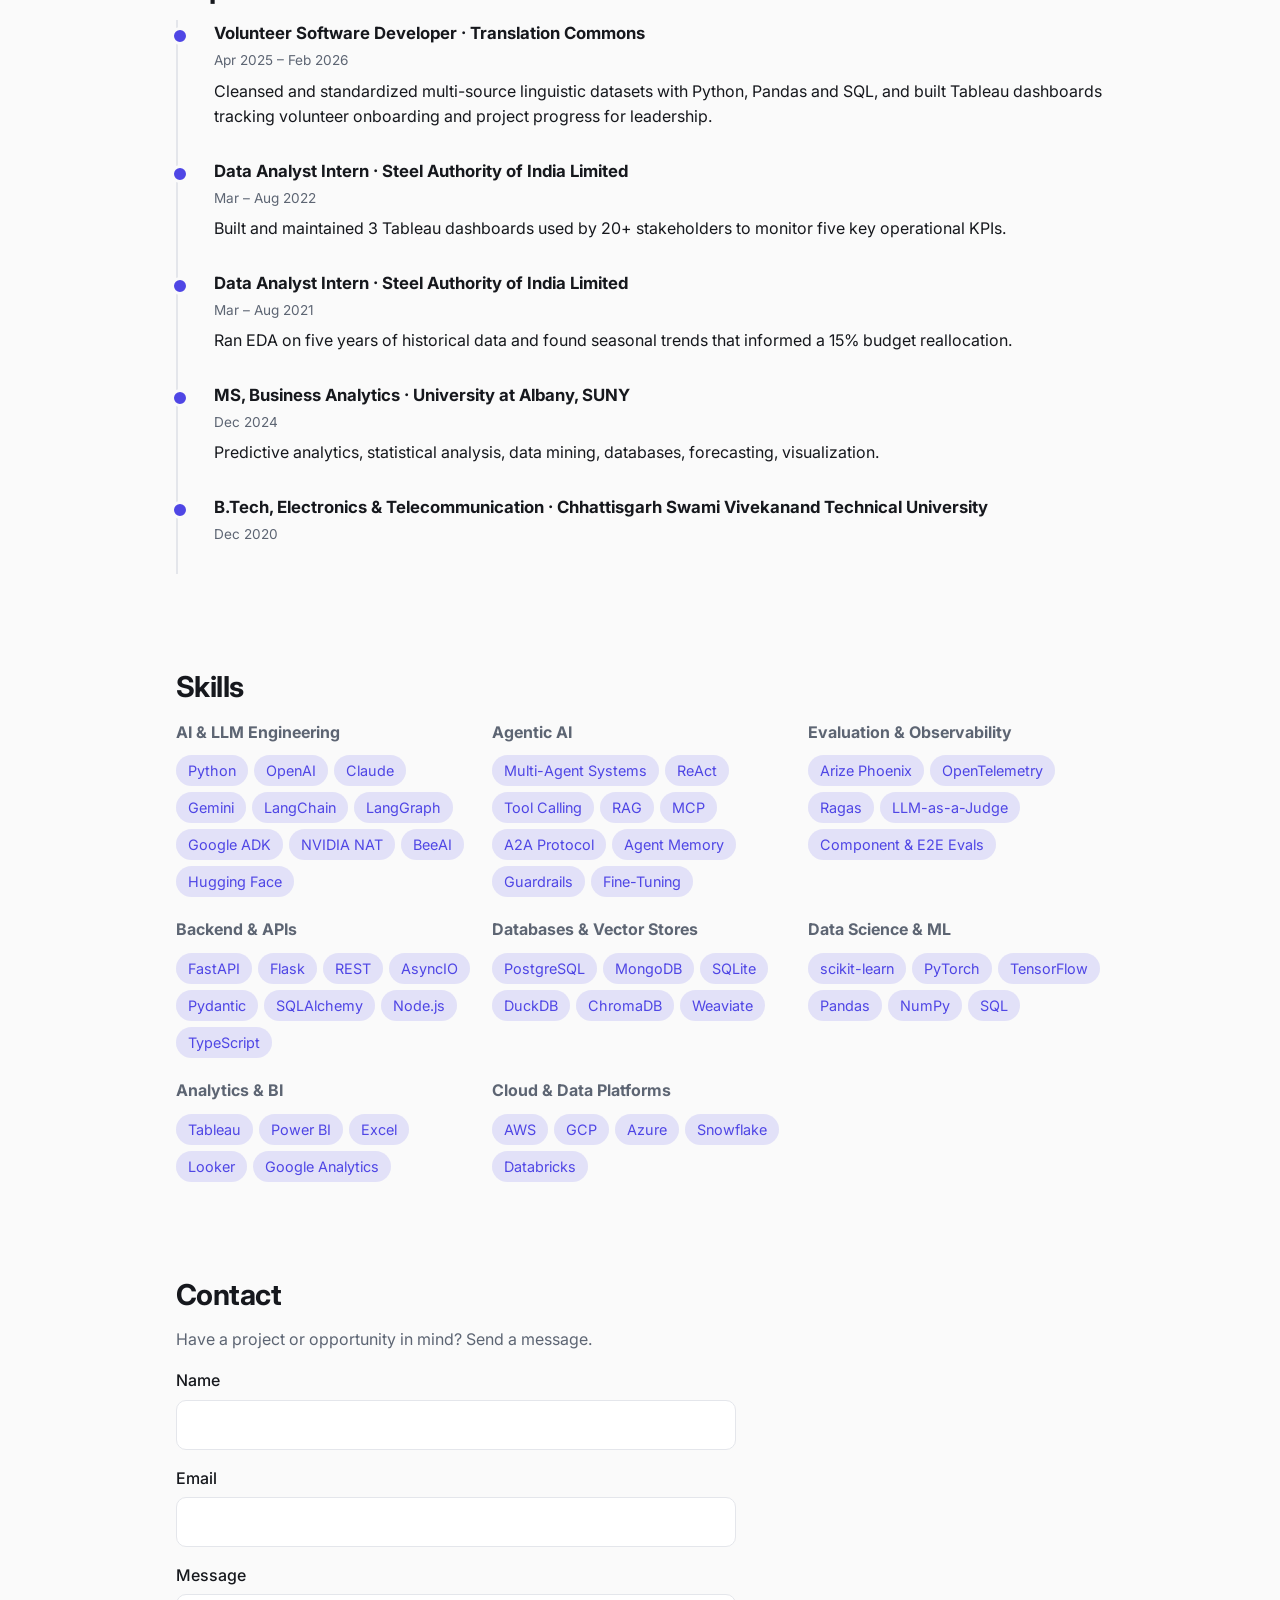
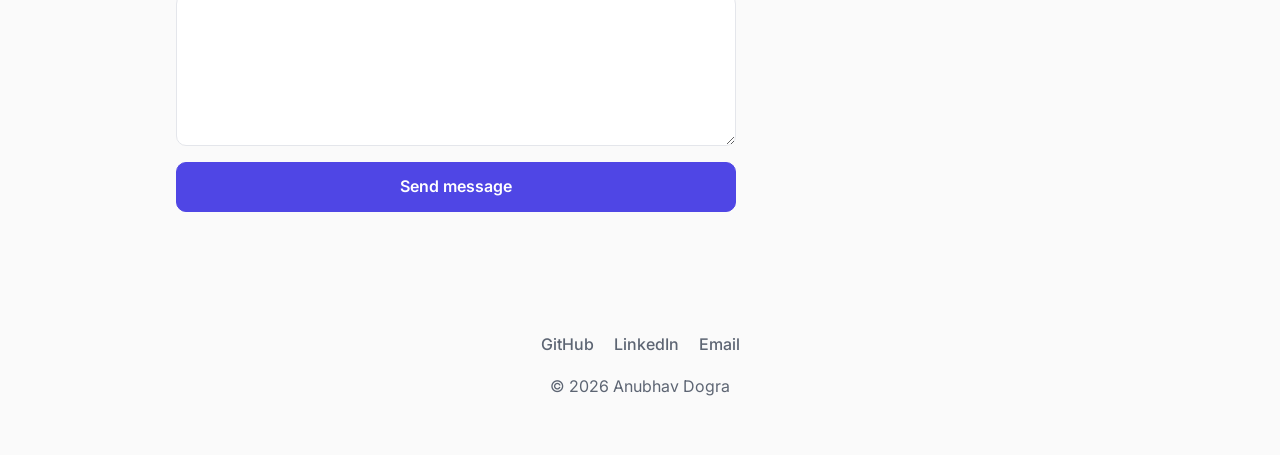
==== commit 61a3d00b: "Add AD initials favicon Co-Authored-By: Claude Sonnet 5.5 <noreply@anthropic.com>" ====
--- a/index.html
+++ b/index.html
@@ -8,6 +8,7 @@
   <meta property="og:title" content="Anubhav Dogra — Portfolio">
   <meta property="og:description" content="Projects, skills, experience and contact.">
   <meta property="og:type" content="website">
+  <link rel="icon" href="data:image/svg+xml,<svg xmlns='http://www.w3.org/2000/svg' viewBox='0 0 100 100'><rect width='100' height='100' rx='22' fill='%234f46e5'/><text x='50' y='67' font-size='52' font-weight='700' font-family='Arial,sans-serif' text-anchor='middle' fill='white'>AD</text></svg>">
   <link rel="icon" href="data:image/svg+xml,<svg xmlns='http://www.w3.org/2000/svg' viewBox='0 0 100 100'><text y='.9em' font-size='90'>👨‍💻</text></svg>">
   <link rel="preconnect" href="https://fonts.googleapis.com">
   <link rel="preconnect" href="https://fonts.gstatic.com" crossorigin>
@@ -23,7 +24,7 @@
 </head>
 <body>
   <header class="nav" id="top">
-    <a class="logo" href="#top">Anubhav Dogra</a>
+    <a class="logo" href="#top">Anubhav Dogra<span>.</span></a>
     <nav id="menu" aria-label="Main">
       <a href="#about">About</a>
       <a href="#projects">Projects</a>
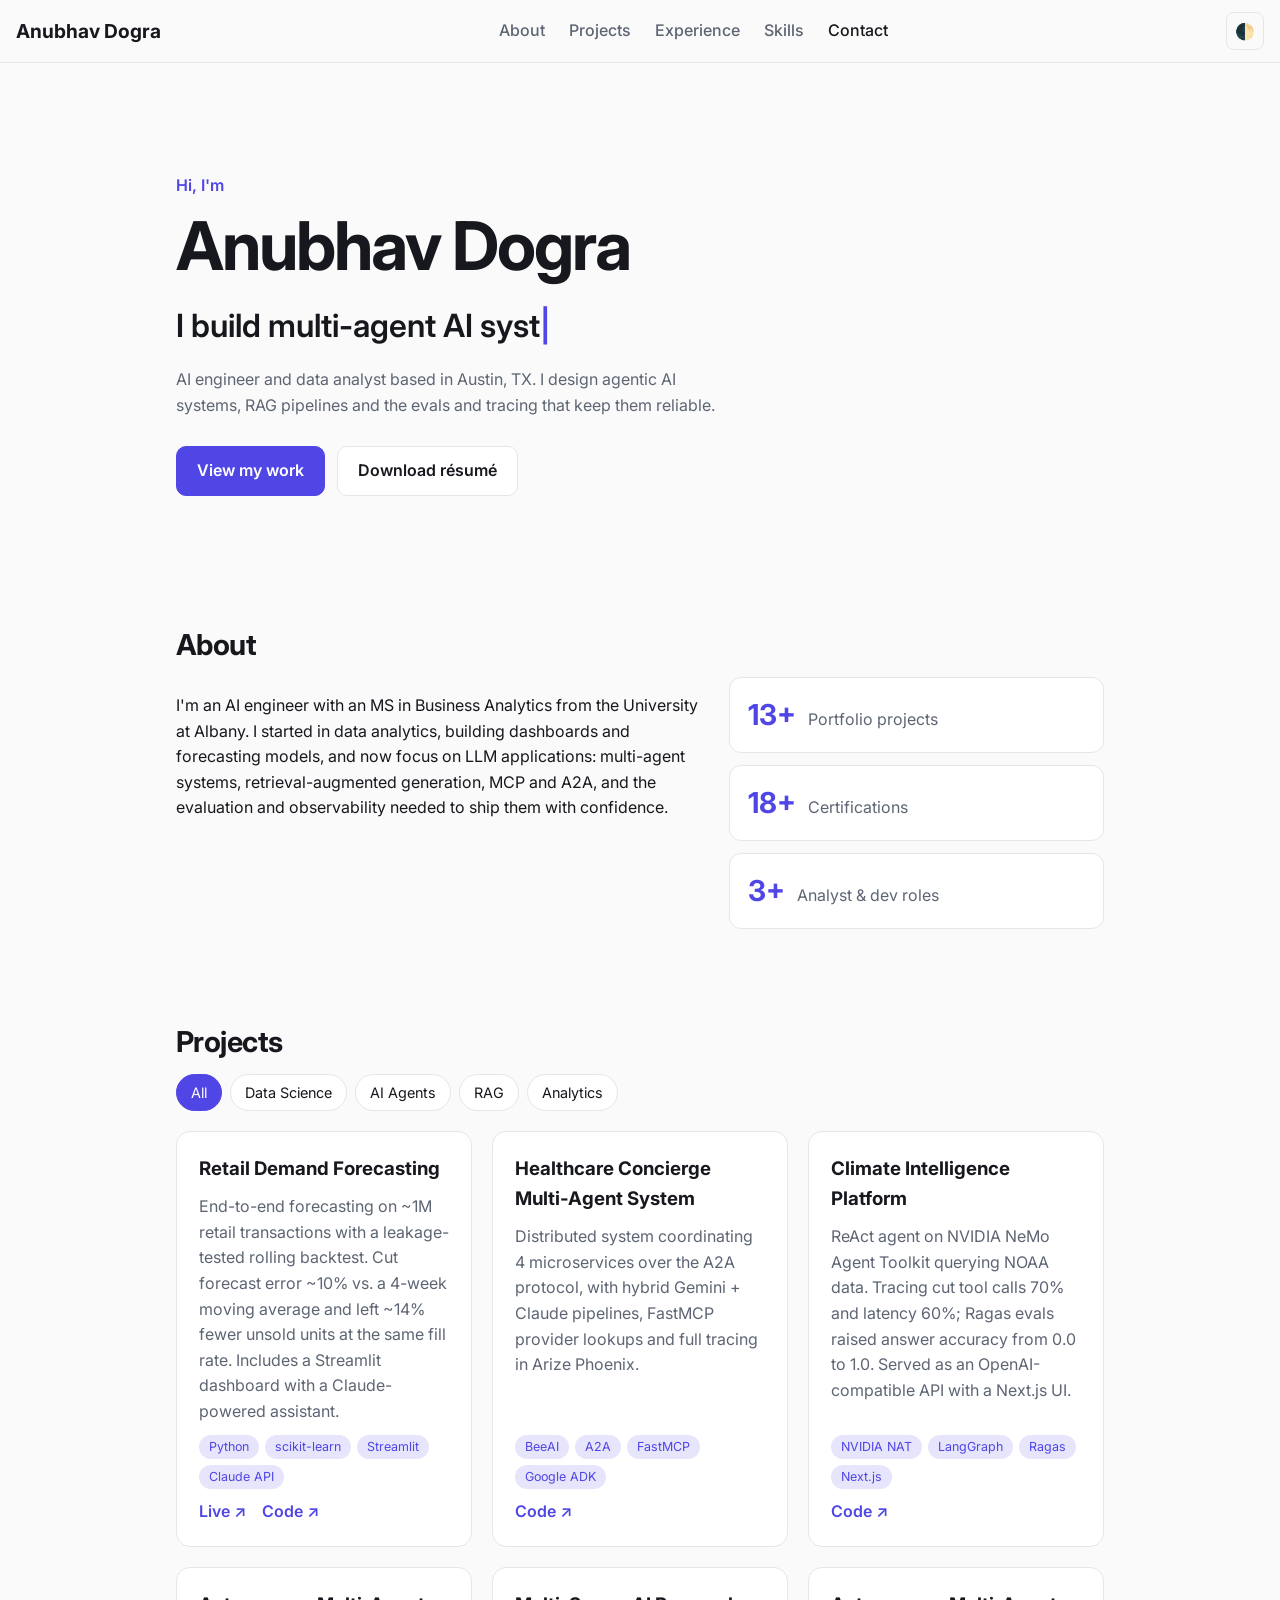
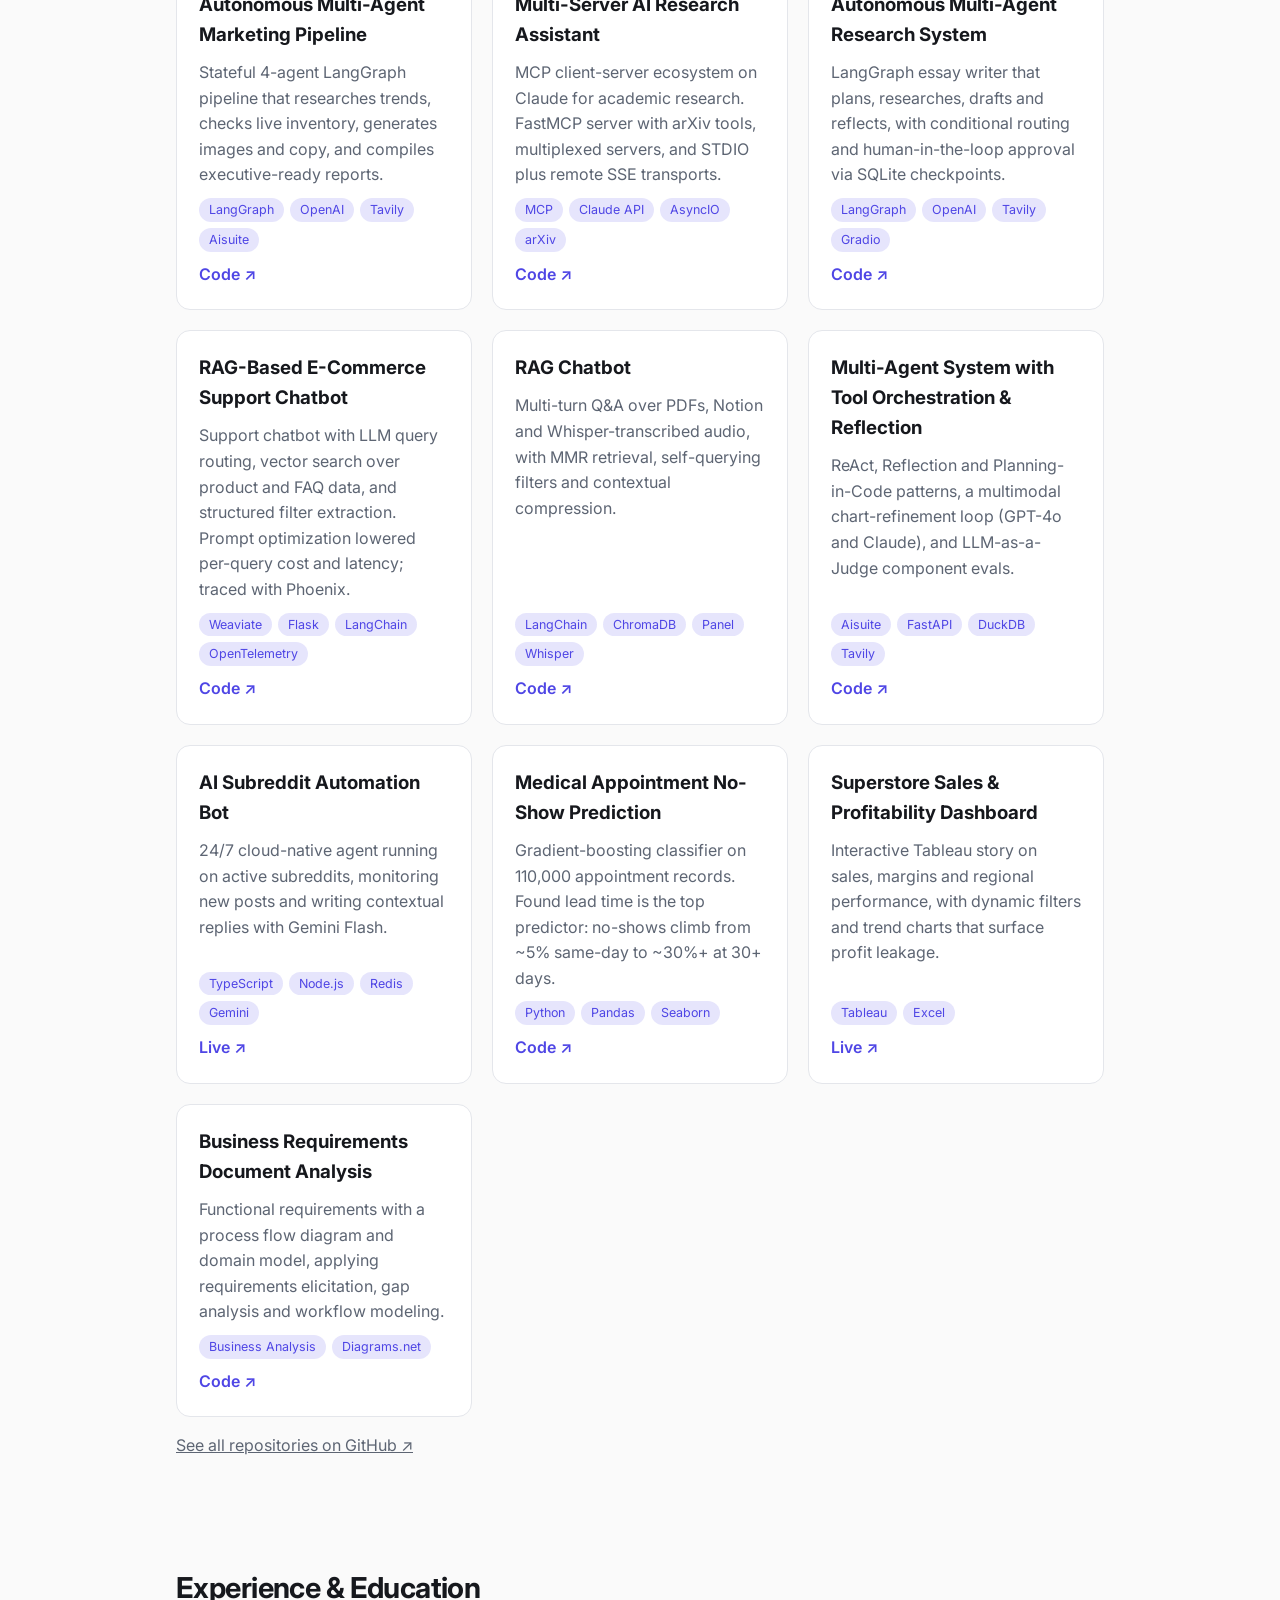
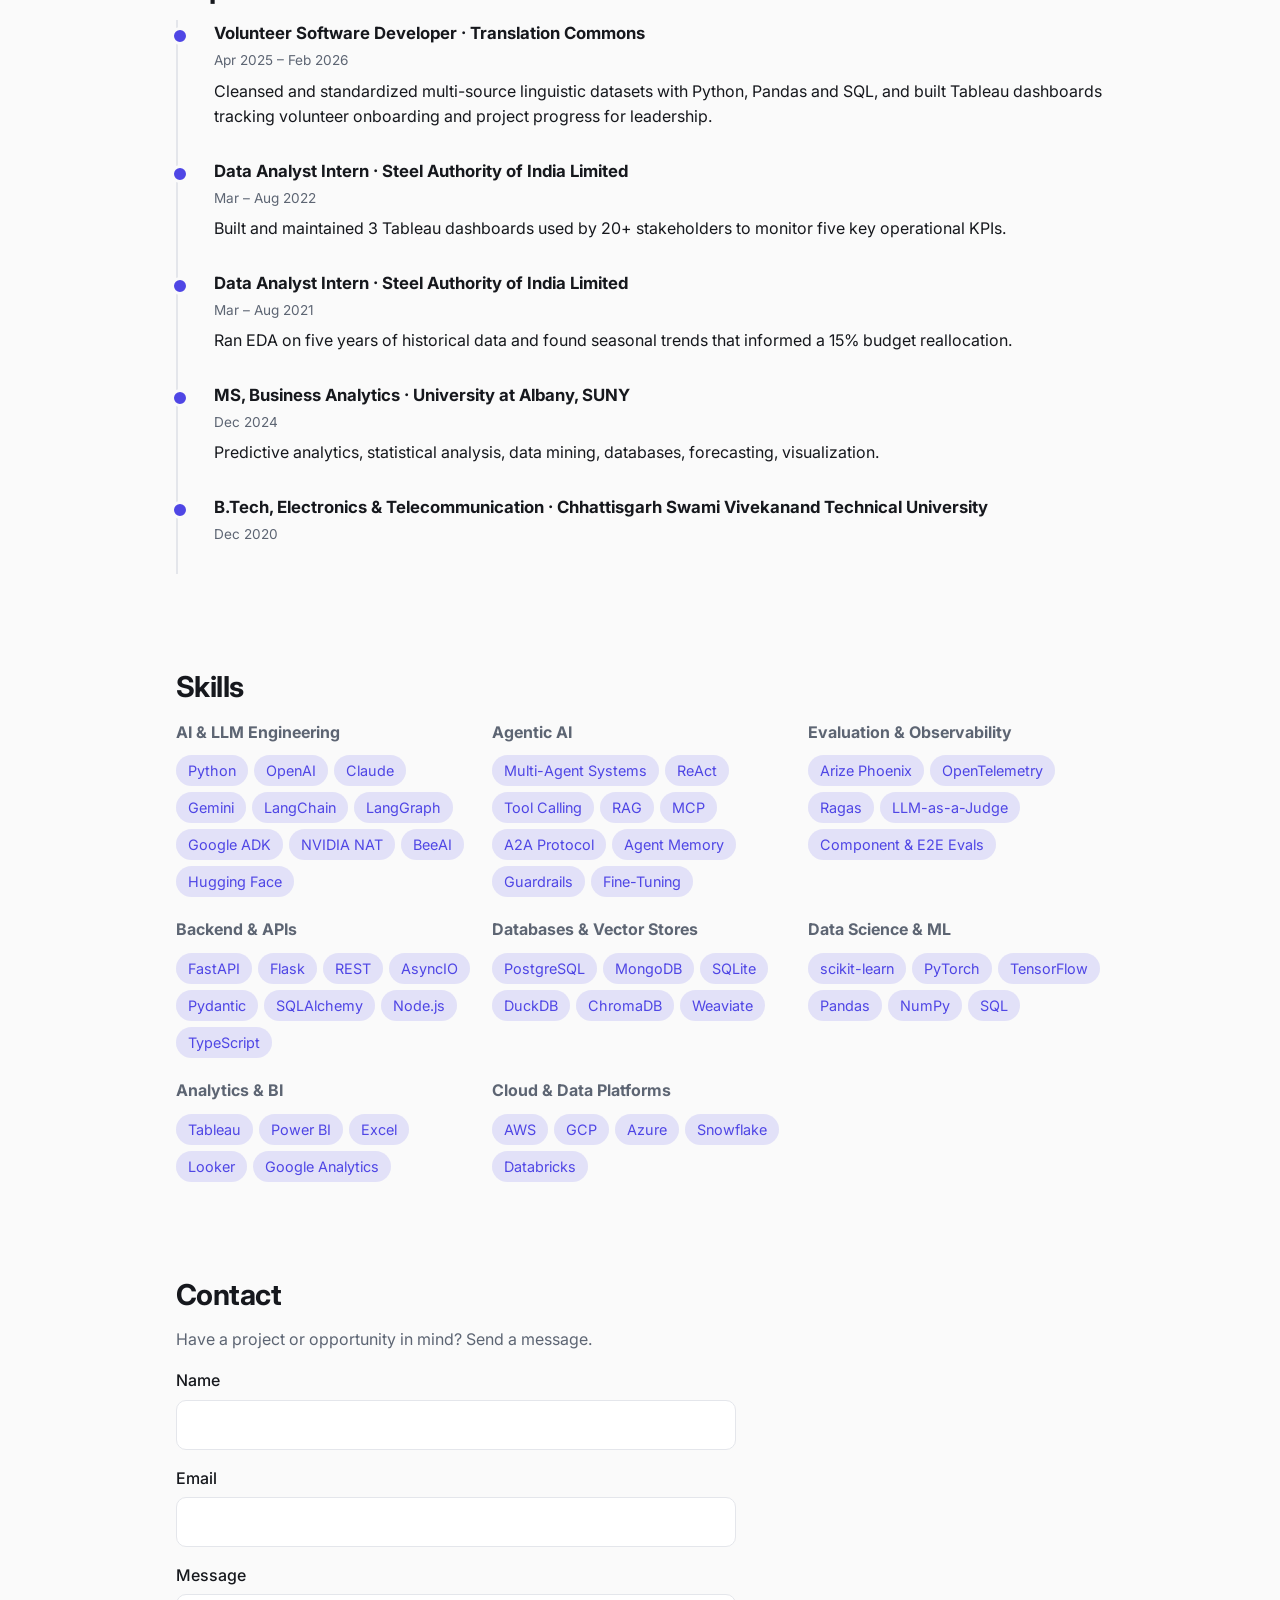
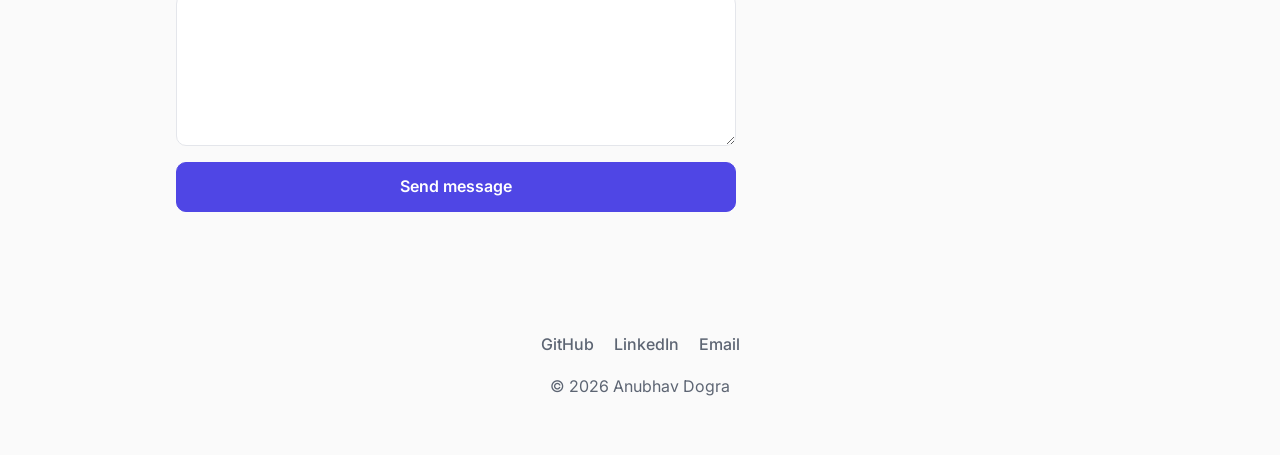
==== commit c5ac4be4: "Remove dot from header logo Co-Authored-By: Claude Sonnet 5.5 <noreply@anthropic.com>" ====
--- a/index.html
+++ b/index.html
@@ -9,7 +9,6 @@
   <meta property="og:description" content="Projects, skills, experience and contact.">
   <meta property="og:type" content="website">
   <link rel="icon" href="data:image/svg+xml,<svg xmlns='http://www.w3.org/2000/svg' viewBox='0 0 100 100'><rect width='100' height='100' rx='22' fill='%234f46e5'/><text x='50' y='67' font-size='52' font-weight='700' font-family='Arial,sans-serif' text-anchor='middle' fill='white'>AD</text></svg>">
-  <link rel="icon" href="data:image/svg+xml,<svg xmlns='http://www.w3.org/2000/svg' viewBox='0 0 100 100'><text y='.9em' font-size='90'>👨‍💻</text></svg>">
   <link rel="preconnect" href="https://fonts.googleapis.com">
   <link rel="preconnect" href="https://fonts.gstatic.com" crossorigin>
   <link href="https://fonts.googleapis.com/css2?family=Inter:wght@400;500;600;700&display=swap" rel="stylesheet">
@@ -24,7 +23,7 @@
 </head>
 <body>
   <header class="nav" id="top">
-    <a class="logo" href="#top">Anubhav Dogra<span>.</span></a>
+    <a class="logo" href="#top">Anubhav Dogra</a>
     <nav id="menu" aria-label="Main">
       <a href="#about">About</a>
       <a href="#projects">Projects</a>
